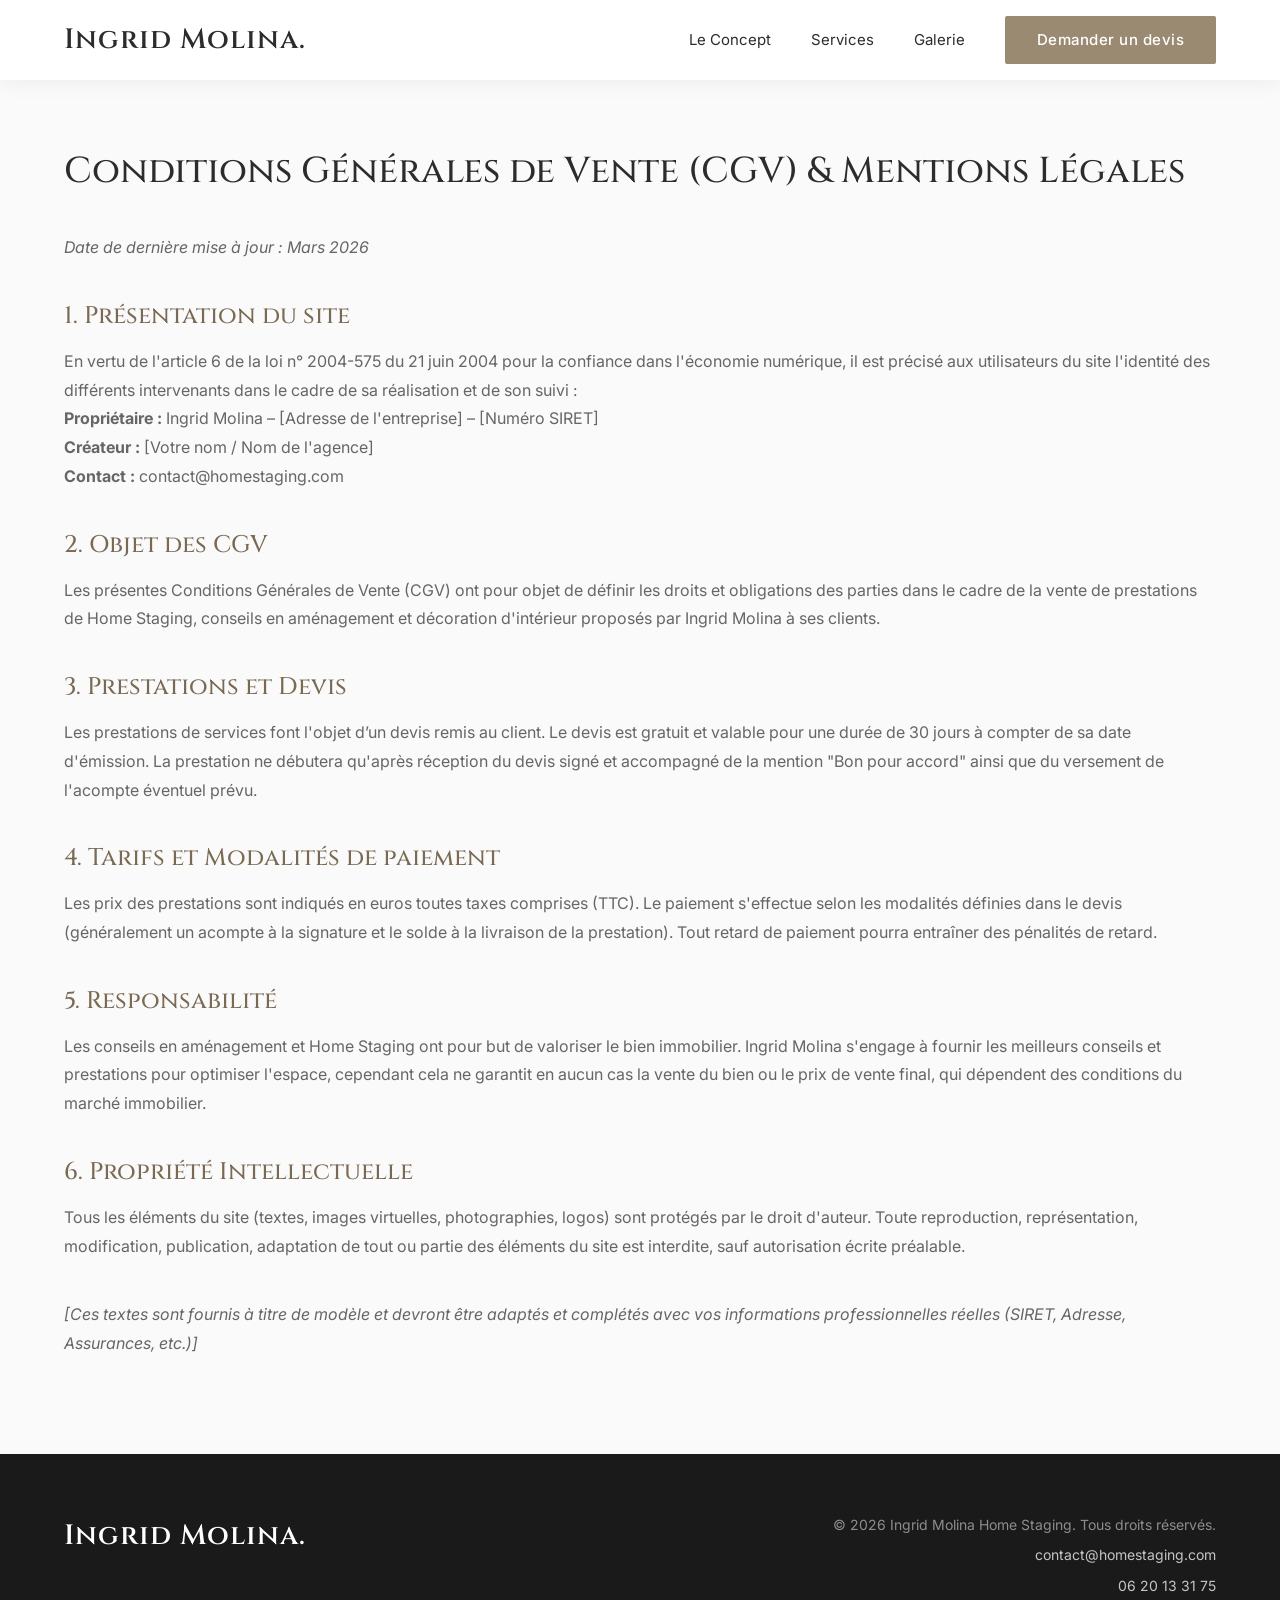
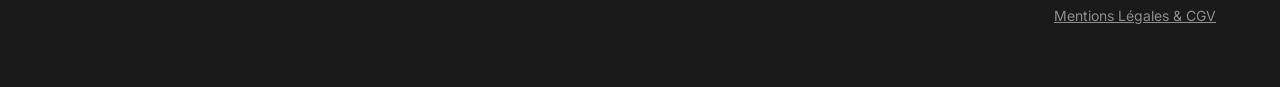
==== cgv.html @ ce459d86 "Initial commit: site Home Staging Ingrid Molina Landing page one-page (hero, concept, qui suis-je, s" ====
<!DOCTYPE html>
<html lang="fr">
<head>
    <meta charset="UTF-8">
    <meta name="viewport" content="width=device-width, initial-scale=1.0">
    <title>CGV - Ingrid Molina | Home Staging & Design</title>
    
    <!-- Google Fonts -->
    <link rel="preconnect" href="https://fonts.googleapis.com">
    <link rel="preconnect" href="https://fonts.gstatic.com" crossorigin>
    <link href="https://fonts.googleapis.com/css2?family=Cinzel:wght@400;500;600&family=Inter:wght@300;400;500&display=swap" rel="stylesheet">
    
    <!-- Custom CSS -->
    <link rel="stylesheet" href="style.css">
    <style>
        .cgv-content { 
            padding-top: 150px; 
            padding-bottom: 80px; 
            min-height: calc(100vh - 200px);
        }
        .cgv-content h1 { 
            margin-bottom: 40px; 
            font-size: 36px; 
        }
        .cgv-content h2 { 
            margin-top: 40px; 
            margin-bottom: 16px; 
            font-size: 24px; 
            color: var(--primary-dark);
        }
        .cgv-content p { 
            margin-bottom: 16px; 
            color: var(--text-muted); 
            line-height: 1.8;
        }
        
        /* Force header to be visible on non-hero pages */
        .header { 
            background: rgba(255, 255, 255, 0.95); 
            box-shadow: 0 4px 20px rgba(0, 0, 0, 0.05); 
            padding: 16px 0;
        }
        .header .logo, .header .nav a:not(.btn) { 
            color: var(--text-main) !important; 
        }
    </style>
</head>
<body>

    <!-- Header -->
    <header class="header">
        <div class="container header-container">
            <div class="logo">
                <a href="index.html">Ingrid Molina.</a>
            </div>
            <nav class="nav">
                <a href="index.html#concept">Le Concept</a>
                <a href="index.html#services">Services</a>
                <a href="index.html#galerie">Galerie</a>
                <a href="index.html#contact" class="btn btn-primary">Demander un devis</a>
            </nav>
            <div class="mobile-menu-btn">
                <span></span>
                <span></span>
                <span></span>
            </div>
        </div>
    </header>

    <main class="container cgv-content fade-in-up">
        <h1>Conditions Générales de Vente (CGV) & Mentions Légales</h1>
        <p><em>Date de dernière mise à jour : Mars 2026</em></p>
        
        <h2>1. Présentation du site</h2>
        <p>En vertu de l'article 6 de la loi n° 2004-575 du 21 juin 2004 pour la confiance dans l'économie numérique, il est précisé aux utilisateurs du site l'identité des différents intervenants dans le cadre de sa réalisation et de son suivi :<br>
        <strong>Propriétaire :</strong> Ingrid Molina – [Adresse de l'entreprise] – [Numéro SIRET]<br>
        <strong>Créateur :</strong> [Votre nom / Nom de l'agence]<br>
        <strong>Contact :</strong> <a href="mailto:ingridmolinapro@gmail.com">contact@homestaging.com</a></p>

        <h2>2. Objet des CGV</h2>
        <p>Les présentes Conditions Générales de Vente (CGV) ont pour objet de définir les droits et obligations des parties dans le cadre de la vente de prestations de Home Staging, conseils en aménagement et décoration d'intérieur proposés par Ingrid Molina à ses clients.</p>
        
        <h2>3. Prestations et Devis</h2>
        <p>Les prestations de services font l'objet d’un devis remis au client. Le devis est gratuit et valable pour une durée de 30 jours à compter de sa date d'émission. La prestation ne débutera qu'après réception du devis signé et accompagné de la mention "Bon pour accord" ainsi que du versement de l'acompte éventuel prévu.</p>

        <h2>4. Tarifs et Modalités de paiement</h2>
        <p>Les prix des prestations sont indiqués en euros toutes taxes comprises (TTC). Le paiement s'effectue selon les modalités définies dans le devis (généralement un acompte à la signature et le solde à la livraison de la prestation). Tout retard de paiement pourra entraîner des pénalités de retard.</p>

        <h2>5. Responsabilité</h2>
        <p>Les conseils en aménagement et Home Staging ont pour but de valoriser le bien immobilier. Ingrid Molina s'engage à fournir les meilleurs conseils et prestations pour optimiser l'espace, cependant cela ne garantit en aucun cas la vente du bien ou le prix de vente final, qui dépendent des conditions du marché immobilier.</p>

        <h2>6. Propriété Intellectuelle</h2>
        <p>Tous les éléments du site (textes, images virtuelles, photographies, logos) sont protégés par le droit d'auteur. Toute reproduction, représentation, modification, publication, adaptation de tout ou partie des éléments du site est interdite, sauf autorisation écrite préalable.</p>
        
        <p style="margin-top: 40px; font-style: italic;">
            [Ces textes sont fournis à titre de modèle et devront être adaptés et complétés avec vos informations professionnelles réelles (SIRET, Adresse, Assurances, etc.)]
        </p>
    </main>

    <!-- Footer -->
    <footer class="footer">
        <div class="container footer-content" style="align-items: flex-start;">
            <div class="logo">Ingrid Molina.</div>
            <div style="display: flex; flex-direction: column; align-items: flex-end; gap: 8px;">
                <p>&copy; 2026 Ingrid Molina Home Staging. Tous droits réservés.</p>
                <a href="mailto:ingridmolinapro@gmail.com" style="color: rgba(255,255,255,0.75); font-size: 14px;">contact@homestaging.com</a>
                <a href="tel:+33620133175" style="color: rgba(255,255,255,0.75); font-size: 14px;">06 20 13 31 75</a>
                <a href="cgv.html" style="color: rgba(255,255,255,0.5); font-size: 14px; text-decoration: underline;">Mentions Légales & CGV</a>
            </div>
        </div>
    </footer>
    
    <script>
        // Animation simple pour la page CGV
        document.addEventListener('DOMContentLoaded', () => {
            const el = document.querySelector('.fade-in-up');
            if (el) {
                setTimeout(() => {
                    el.classList.add('is-visible');
                    el.style.opacity = '1';
                    el.style.transform = 'translateY(0)';
                }, 100);
            }
        });

        // Mobile Menu Toggle
        const mobileBtn = document.querySelector('.mobile-menu-btn');
        const nav = document.querySelector('.nav');
        
        if (mobileBtn && nav) {
            mobileBtn.addEventListener('click', () => {
                mobileBtn.classList.toggle('active');
                nav.classList.toggle('active');
            });

            document.querySelectorAll('.nav a').forEach(link => {
                link.addEventListener('click', () => {
                    mobileBtn.classList.remove('active');
                    nav.classList.remove('active');
                });
            });
        }
    </script>
</body>
</html>
---- style.css ----
/* ==========================================================================
   CSS Variables & Reset
   ========================================================================== */
:root {
    --primary: #9B8A72; /* Warm, elegant taupe */
    --primary-dark: #7A6953;
    --text-main: #2C2C2C;
    --text-muted: #666666;
    --bg-main: #FAFAFA;
    --bg-light: #F5F5F0;
    --white: #FFFFFF;
    
    --font-heading: 'Cinzel', serif;
    --font-body: 'Inter', sans-serif;
    
    --transition: all 0.3s cubic-bezier(0.25, 0.46, 0.45, 0.94);
}

* {
    margin: 0;
    padding: 0;
    box-sizing: border-box;
}

html {
    scroll-behavior: smooth;
}

body {
    font-family: var(--font-body);
    font-size: 16px;
    line-height: 1.6;
    color: var(--text-main);
    background-color: var(--bg-main);
    overflow-x: hidden;
}

h1, h2, h3, h4 {
    font-family: var(--font-heading);
    font-weight: 500;
    line-height: 1.2;
    color: var(--text-main);
}

a {
    text-decoration: none;
    color: inherit;
    transition: var(--transition);
}

img {
    max-width: 100%;
    height: auto;
    display: block;
}

.container {
    max-width: 1200px;
    margin: 0 auto;
    padding: 0 24px;
}

.section {
    padding: 100px 0;
}

.section-header {
    margin-bottom: 60px;
}

.text-center {
    text-align: center;
}

.bg-light {
    background-color: var(--bg-light);
}

.grid-2 {
    display: grid;
    grid-template-columns: 1fr 1fr;
    gap: 60px;
    align-items: center;
}

.section-tag {
    display: inline-block;
    font-size: 0.85rem;
    text-transform: uppercase;
    letter-spacing: 2px;
    color: var(--primary);
    margin-bottom: 16px;
    font-weight: 500;
}

/* ==========================================================================
   Buttons
   ========================================================================== */
.btn {
    display: inline-flex;
    align-items: center;
    justify-content: center;
    padding: 12px 32px;
    font-family: var(--font-body);
    font-size: 15px;
    font-weight: 500;
    letter-spacing: 0.5px;
    cursor: pointer;
    border: none;
    border-radius: 2px;
    transition: var(--transition);
}

.btn-primary {
    background-color: var(--primary);
    color: var(--white);
}

.btn-primary:hover {
    background-color: var(--primary-dark);
    transform: translateY(-2px);
    box-shadow: 0 10px 20px rgba(155, 138, 114, 0.2);
}

.btn-large {
    padding: 16px 40px;
    font-size: 16px;
}

.btn-block {
    width: 100%;
}

/* ==========================================================================
   Header & Navigation
   ========================================================================== */
.header {
    position: fixed;
    top: 0;
    left: 0;
    width: 100%;
    padding: 24px 0;
    z-index: 100;
    transition: var(--transition);
    background: transparent;
}

.header.scrolled {
    background: rgba(255, 255, 255, 0.95);
    backdrop-filter: blur(10px);
    padding: 16px 0;
    box-shadow: 0 4px 20px rgba(0, 0, 0, 0.05);
}

.header-container {
    display: flex;
    justify-content: space-between;
    align-items: center;
}

.logo {
    font-family: var(--font-heading);
    font-size: 28px;
    font-weight: 600;
    color: var(--text-main);
    letter-spacing: 1px;
}

.header:not(.scrolled) .logo,
.header:not(.scrolled) .nav a:not(.btn) {
    color: var(--white);
}

.nav {
    display: flex;
    align-items: center;
    gap: 40px;
}

.nav a:not(.btn) {
    font-size: 15px;
    font-weight: 400;
}

.nav a:not(.btn):hover {
    color: var(--primary);
}

.mobile-menu-btn {
    display: none;
}

/* ==========================================================================
   Hero Section
   ========================================================================== */
.hero {
    position: relative;
    height: 100vh;
    min-height: 600px;
    display: flex;
    align-items: center;
    justify-content: center;
    overflow: hidden;
}

.hero-bg {
    position: absolute;
    top: 0;
    left: 0;
    width: 100%;
    height: 100%;
    z-index: 1;
}

.hero-bg img {
    width: 100%;
    height: 100%;
    object-fit: cover;
}

.hero-overlay {
    position: absolute;
    top: 0;
    left: 0;
    width: 100%;
    height: 100%;
    background: linear-gradient(to right, rgba(0,0,0,0.7) 0%, rgba(0,0,0,0.2) 100%);
}

.hero-content {
    position: relative;
    z-index: 2;
    color: var(--white);
    max-width: 800px;
    margin: 0;
}

.hero-content .subtitle {
    display: block;
    font-family: var(--font-body);
    font-size: 14px;
    text-transform: uppercase;
    letter-spacing: 4px;
    margin-bottom: 24px;
    color: #E2D7C8;
}

.hero-content h1 {
    color: var(--white);
    font-size: 72px;
    margin-bottom: 24px;
}

.hero-content p {
    font-size: 20px;
    margin-bottom: 40px;
    opacity: 0.9;
    max-width: 600px;
    font-weight: 300;
}

/* ==========================================================================
   About Section
   ========================================================================== */
.about h2 {
    font-size: 42px;
    margin-bottom: 30px;
}

.about-heading h2 {
    margin-bottom: 0;
}

.about-heading {
    text-align: center;
    margin-bottom: 42px;
}

.about p {
    color: var(--text-muted);
    font-size: 18px;
    margin-bottom: 24px;
}

.about-main {
    margin-bottom: 24px;
    align-items: center;
}

.features-list {
    list-style: none;
    margin-top: 32px;
}

.features-list li {
    font-size: 16px;
    margin-bottom: 16px;
    display: flex;
    align-items: center;
}

.features-list .icon {
    margin-right: 12px;
    color: var(--primary);
}

.insight-box {
    margin-top: 0;
    padding: 32px;
    background: var(--white);
    border: 1px solid rgba(155, 138, 114, 0.18);
    border-radius: 4px;
    box-shadow: 0 8px 24px rgba(0, 0, 0, 0.04);
}

.insight-box h3 {
    font-size: 30px;
    margin-bottom: 18px;
    text-align: center;
}

.insight-box p {
    color: var(--text-muted);
    font-size: 16px;
    margin-bottom: 16px;
}

.insight-grid {
    margin: 0;
    display: grid;
    grid-template-columns: repeat(2, 1fr);
    gap: 14px;
}

.insight-layout {
    margin-top: 24px;
    display: grid;
    grid-template-columns: repeat(2, 1fr);
    gap: 24px;
    align-items: start;
}

.insight-card {
    background: var(--bg-main);
    border: 1px solid rgba(155, 138, 114, 0.15);
    border-radius: 4px;
    padding: 16px;
}

.insight-number {
    display: inline-flex;
    align-items: center;
    justify-content: center;
    width: 28px;
    height: 28px;
    border-radius: 50%;
    background: var(--primary);
    color: var(--white);
    font-size: 14px;
    font-weight: 600;
    margin-bottom: 10px;
}

.insight-card h4 {
    font-size: 17px;
    margin-bottom: 8px;
}

.insight-card p {
    font-size: 15px;
    margin-bottom: 0;
    line-height: 1.5;
}

.insight-impact {
    padding: 16px 18px;
    border-left: 3px solid var(--primary);
    background: var(--bg-light);
}

.insight-closing {
    margin-bottom: 0;
    color: var(--text-main);
    font-weight: 600;
}

.insight-cta-row {
    display: flex;
    justify-content: center;
    margin-top: 18px;
}

.insight-cta {
    margin: 0;
}

.about-image .image-wrapper {
    width: 100%;
    height: 100%;
    min-height: 560px;
}

.about-image .image-wrapper img {
    width: 100%;
    height: 100%;
    object-fit: cover;
}

.image-wrapper {
    position: relative;
    border-radius: 4px;
    overflow: hidden;
    box-shadow: 0 20px 40px rgba(0, 0, 0, 0.1);
}

.image-wrapper::after {
    content: '';
    position: absolute;
    top: 0;
    left: 0;
    width: 100%;
    height: 100%;
    box-shadow: inset 0 0 0 1px rgba(255, 255, 255, 0.1);
    pointer-events: none;
}

/* ==========================================================================
   Services Section
   ========================================================================== */
.services-section h2 {
    font-size: 42px;
}

.services-grid {
    display: grid;
    grid-template-columns: repeat(3, 1fr);
    gap: 40px;
}

.service-card {
    background: var(--white);
    padding: 48px 32px;
    border-radius: 4px;
    text-align: center;
    box-shadow: 0 10px 30px rgba(0, 0, 0, 0.03);
    transition: var(--transition);
    border: 1px solid rgba(0,0,0,0.03);
}

.service-card:hover {
    transform: translateY(-10px);
    box-shadow: 0 20px 40px rgba(155, 138, 114, 0.08);
    border-color: rgba(155, 138, 114, 0.2);
}

.service-icon {
    font-size: 40px;
    margin-bottom: 24px;
    color: var(--primary);
}

.service-card h3 {
    font-size: 24px;
    margin-bottom: 16px;
}

.service-card p {
    color: var(--text-muted);
    margin-bottom: 32px;
    font-size: 15px;
}

.service-link {
    color: var(--primary);
    font-family: var(--font-heading);
    font-weight: 500;
    text-transform: uppercase;
    font-size: 13px;
    letter-spacing: 1px;
}

.service-link:hover {
    color: var(--primary-dark);
}

/* ==========================================================================
   Gallery Section
   ========================================================================== */
.gallery h2 {
    font-size: 42px;
}

.gallery-grid {
    display: grid;
    grid-template-columns: repeat(3, 1fr);
    gap: 30px;
}

.gallery-item {
    position: relative;
    border-radius: 4px;
    overflow: hidden;
    cursor: pointer;
    aspect-ratio: 4/5;
}

.gallery-item img {
    width: 100%;
    height: 100%;
    object-fit: cover;
    transition: transform 0.6s cubic-bezier(0.25, 0.46, 0.45, 0.94);
}

.gallery-overlay {
    position: absolute;
    inset: 0;
    background: linear-gradient(to top, rgba(0,0,0,0.8) 0%, rgba(0,0,0,0) 60%);
    display: flex;
    flex-direction: column;
    justify-content: flex-end;
    padding: 32px;
    opacity: 0;
    transition: var(--transition);
}

.gallery-overlay h4 {
    color: var(--white);
    font-size: 24px;
    margin-bottom: 8px;
    transform: translateY(20px);
    transition: var(--transition);
}

.gallery-overlay p {
    color: rgba(255,255,255,0.8);
    font-size: 14px;
    transform: translateY(20px);
    transition: var(--transition);
    transition-delay: 0.05s;
}

.gallery-item:hover img {
    transform: scale(1.05);
}

.gallery-item:hover .gallery-overlay {
    opacity: 1;
}

.gallery-item:hover .gallery-overlay h4,
.gallery-item:hover .gallery-overlay p {
    transform: translateY(0);
}

/* ==========================================================================
   Qui suis-je Section
   ========================================================================== */
.whoami h2 {
    font-size: 42px;
    margin-bottom: 24px;
}

.whoami p {
    color: var(--text-muted);
    font-size: 18px;
    margin-bottom: 20px;
}

.whoami .features-list {
    margin: 32px 0;
}

/* ==========================================================================
   Partenaires Section
   ========================================================================== */
.partners .section-header {
    max-width: 760px;
    margin: 0 auto 56px;
}

.partners h2 {
    font-size: 42px;
}

.partners .section-header p {
    color: var(--text-muted);
    font-size: 18px;
    margin-top: 16px;
}

.partners-grid {
    display: grid;
    grid-template-columns: repeat(2, 1fr);
    gap: 24px;
}

.partner-card {
    background: var(--bg-light);
    border: 1px solid rgba(155, 138, 114, 0.16);
    border-radius: 4px;
    padding: 32px;
    transition: var(--transition);
}

.partner-card:hover {
    transform: translateY(-6px);
    box-shadow: 0 14px 30px rgba(0, 0, 0, 0.06);
    border-color: rgba(155, 138, 114, 0.35);
}

.partner-card h3 {
    font-size: 24px;
    margin-bottom: 12px;
}

.partner-card p {
    color: var(--text-muted);
    font-size: 15px;
    margin: 0;
}

/* ==========================================================================
   Contact Section
   ========================================================================== */
.contact h2 {
    font-size: 42px;
    margin-bottom: 24px;
}

.contact p {
    color: var(--text-muted);
    font-size: 18px;
    margin-bottom: 40px;
}

.info-block {
    margin-bottom: 24px;
}

.info-block strong {
    display: block;
    font-family: var(--font-heading);
    font-size: 20px;
    margin-bottom: 8px;
}

.info-block span,
.info-block a {
    color: var(--text-muted);
    font-size: 16px;
}

.contact-form {
    background: var(--white);
    padding: 48px;
    border-radius: 4px;
    box-shadow: 0 10px 40px rgba(0,0,0,0.05);
}

.contact .form-intro {
    margin: 0 0 24px;
    padding: 12px 14px;
    border-left: 3px solid var(--primary);
    background: var(--bg-light);
    color: var(--text-main);
    font-size: 14px;
    font-weight: 500;
}

.contact .form-contact-mail {
    margin: -8px 0 24px;
    color: var(--text-muted);
    font-size: 14px;
}

.contact .form-contact-mail a {
    color: var(--primary);
    text-decoration: underline;
}

.contact .form-contact-mail a:hover {
    color: var(--primary-dark);
}

.form-grid {
    display: grid;
    grid-template-columns: repeat(2, 1fr);
    gap: 16px;
}

.form-group {
    margin-bottom: 24px;
}

.form-group label {
    display: block;
    font-size: 14px;
    font-weight: 500;
    margin-bottom: 8px;
    color: var(--text-main);
}

.form-group input,
.form-group textarea,
.form-group select {
    width: 100%;
    padding: 16px;
    border: 1px solid #E0E0E0;
    border-radius: 2px;
    background: var(--bg-main);
    font-family: var(--font-body);
    font-size: 15px;
    transition: var(--transition);
}

.form-group input:focus,
.form-group textarea:focus,
.form-group select:focus {
    outline: none;
    border-color: var(--primary);
    background: var(--white);
    box-shadow: 0 0 0 3px rgba(155, 138, 114, 0.1);
}

.form-group input[type="file"] {
    padding: 12px;
    background: var(--white);
}

.form-help {
    display: block;
    margin-top: 8px;
    color: var(--text-muted);
    font-size: 13px;
}

.form-consent {
    margin-top: -8px;
}

.checkbox-wrap {
    display: flex;
    align-items: flex-start;
    gap: 10px;
    cursor: pointer;
}

.checkbox-wrap input[type="checkbox"] {
    margin-top: 4px;
    width: 16px;
    height: 16px;
}

.checkbox-wrap span {
    color: var(--text-muted);
    font-size: 14px;
    line-height: 1.45;
}

/* ==========================================================================
   Footer
   ========================================================================== */
.footer {
    background: #1A1A1A;
    color: var(--white);
    padding: 60px 0;
}

.footer-content {
    display: flex;
    justify-content: space-between;
    align-items: center;
}

.footer .logo {
    color: var(--white);
}

.footer p {
    color: rgba(255,255,255,0.5);
    font-size: 14px;
}

/* ==========================================================================
   Animations
   ========================================================================== */
.fade-in-up {
    opacity: 0;
    transform: translateY(40px);
    transition: opacity 1s cubic-bezier(0.25, 0.46, 0.45, 0.94), 
                transform 1s cubic-bezier(0.25, 0.46, 0.45, 0.94);
}

.fade-in-up.is-visible {
    opacity: 1;
    transform: translateY(0);
}

.delay-100 { transition-delay: 0.1s; }
.delay-200 { transition-delay: 0.2s; }
.delay-300 { transition-delay: 0.3s; }
.delay-400 { transition-delay: 0.4s; }

/* ==========================================================================
   Responsive
   ========================================================================== */
@media (max-width: 1100px) {
    .nav { gap: 24px; }
    .nav a:not(.btn) { font-size: 14px; }
    .nav .btn {
        padding: 10px 24px;
        font-size: 14px;
        white-space: nowrap;
    }
}

@media (max-width: 992px) {
    .grid-2 { grid-template-columns: 1fr; gap: 40px; }
    .services-grid { grid-template-columns: repeat(2, 1fr); }
    .gallery-grid { grid-template-columns: repeat(2, 1fr); }
    .about-heading { margin-bottom: 32px; }
    .about-main { margin-bottom: 24px; }
    .about-image .image-wrapper { min-height: 460px; }
    .insight-layout { grid-template-columns: 1fr; }
    .hero-content h1 { font-size: 56px; }
    .contact h2, .gallery h2, .services-section h2, .about h2, .whoami h2, .partners h2 { font-size: 36px; }
}

@media (max-width: 768px) {
    .nav { 
        position: fixed;
        top: 0;
        right: -100%;
        width: 80%;
        max-width: 320px;
        height: 100vh;
        background: var(--white);
        display: flex;
        flex-direction: column;
        justify-content: center;
        align-items: center;
        padding: 40px;
        box-shadow: -10px 0 30px rgba(0,0,0,0.1);
        transition: var(--transition);
        z-index: 99;
    }
    .nav.active {
        right: 0;
    }
    .nav a:not(.btn) {
        color: var(--text-main) !important;
        font-size: 18px;
    }
    
    .mobile-menu-btn {
        display: flex;
        flex-direction: column;
        justify-content: space-between;
        width: 30px;
        height: 20px;
        cursor: pointer;
        z-index: 100;
    }
    .mobile-menu-btn span {
        width: 100%;
        height: 2px;
        background: var(--primary);
        transition: var(--transition);
        transform-origin: center;
    }
    .header:not(.scrolled) .mobile-menu-btn:not(.active) span { background: var(--white); }
    
    .mobile-menu-btn.active span:nth-child(1) {
        transform: translateY(9px) rotate(45deg);
        background: var(--text-main);
    }
    .mobile-menu-btn.active span:nth-child(2) {
        opacity: 0;
    }
    .mobile-menu-btn.active span:nth-child(3) {
        transform: translateY(-9px) rotate(-45deg);
        background: var(--text-main);
    }
    
    .services-grid, .gallery-grid, .partners-grid { grid-template-columns: 1fr; }
    .form-grid { grid-template-columns: 1fr; }
    .about-image .image-wrapper { min-height: 340px; }
    .insight-grid { grid-template-columns: 1fr; }
    .insight-box { padding: 24px; }
    .insight-box h3 { font-size: 26px; }
    .hero-content h1 { font-size: 42px; }
    .section { padding: 60px 0; }
    .contact-form { padding: 32px 24px; }
    .footer-content { flex-direction: column; gap: 24px; text-align: center; }
}
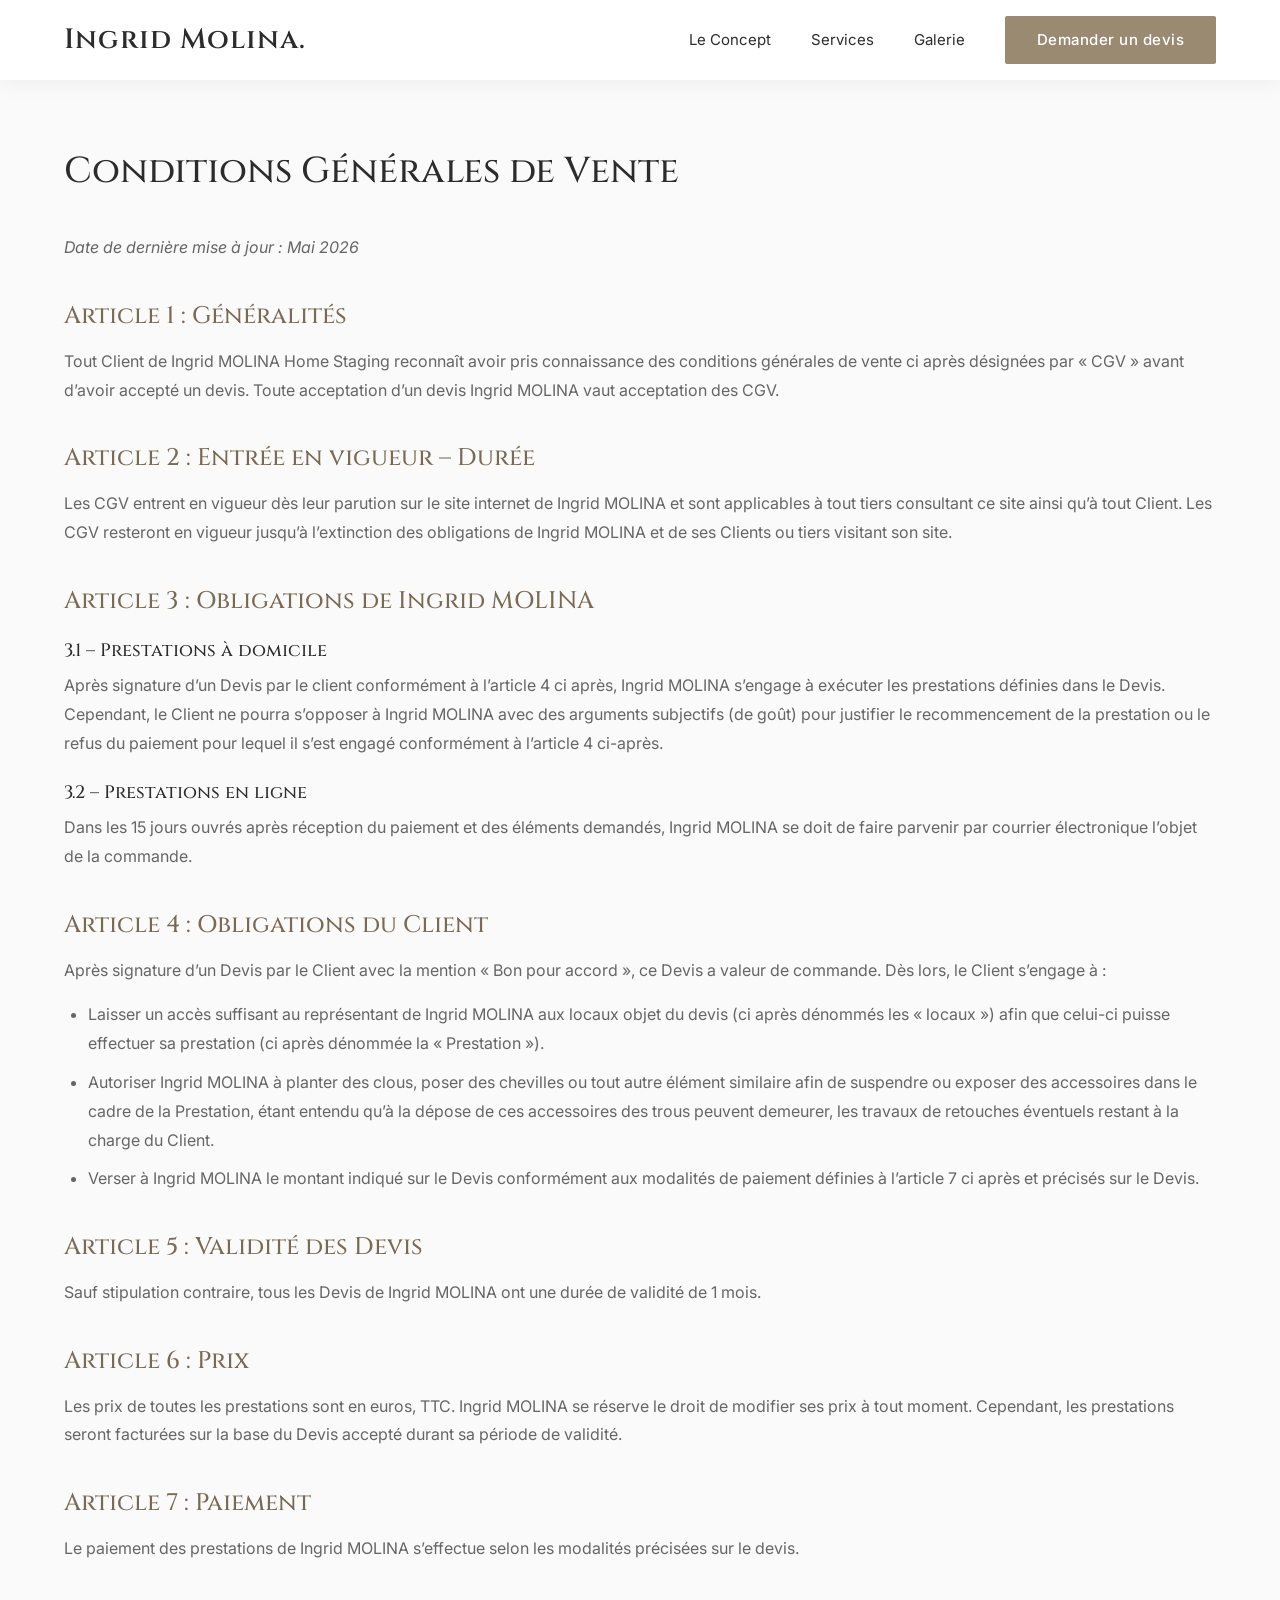
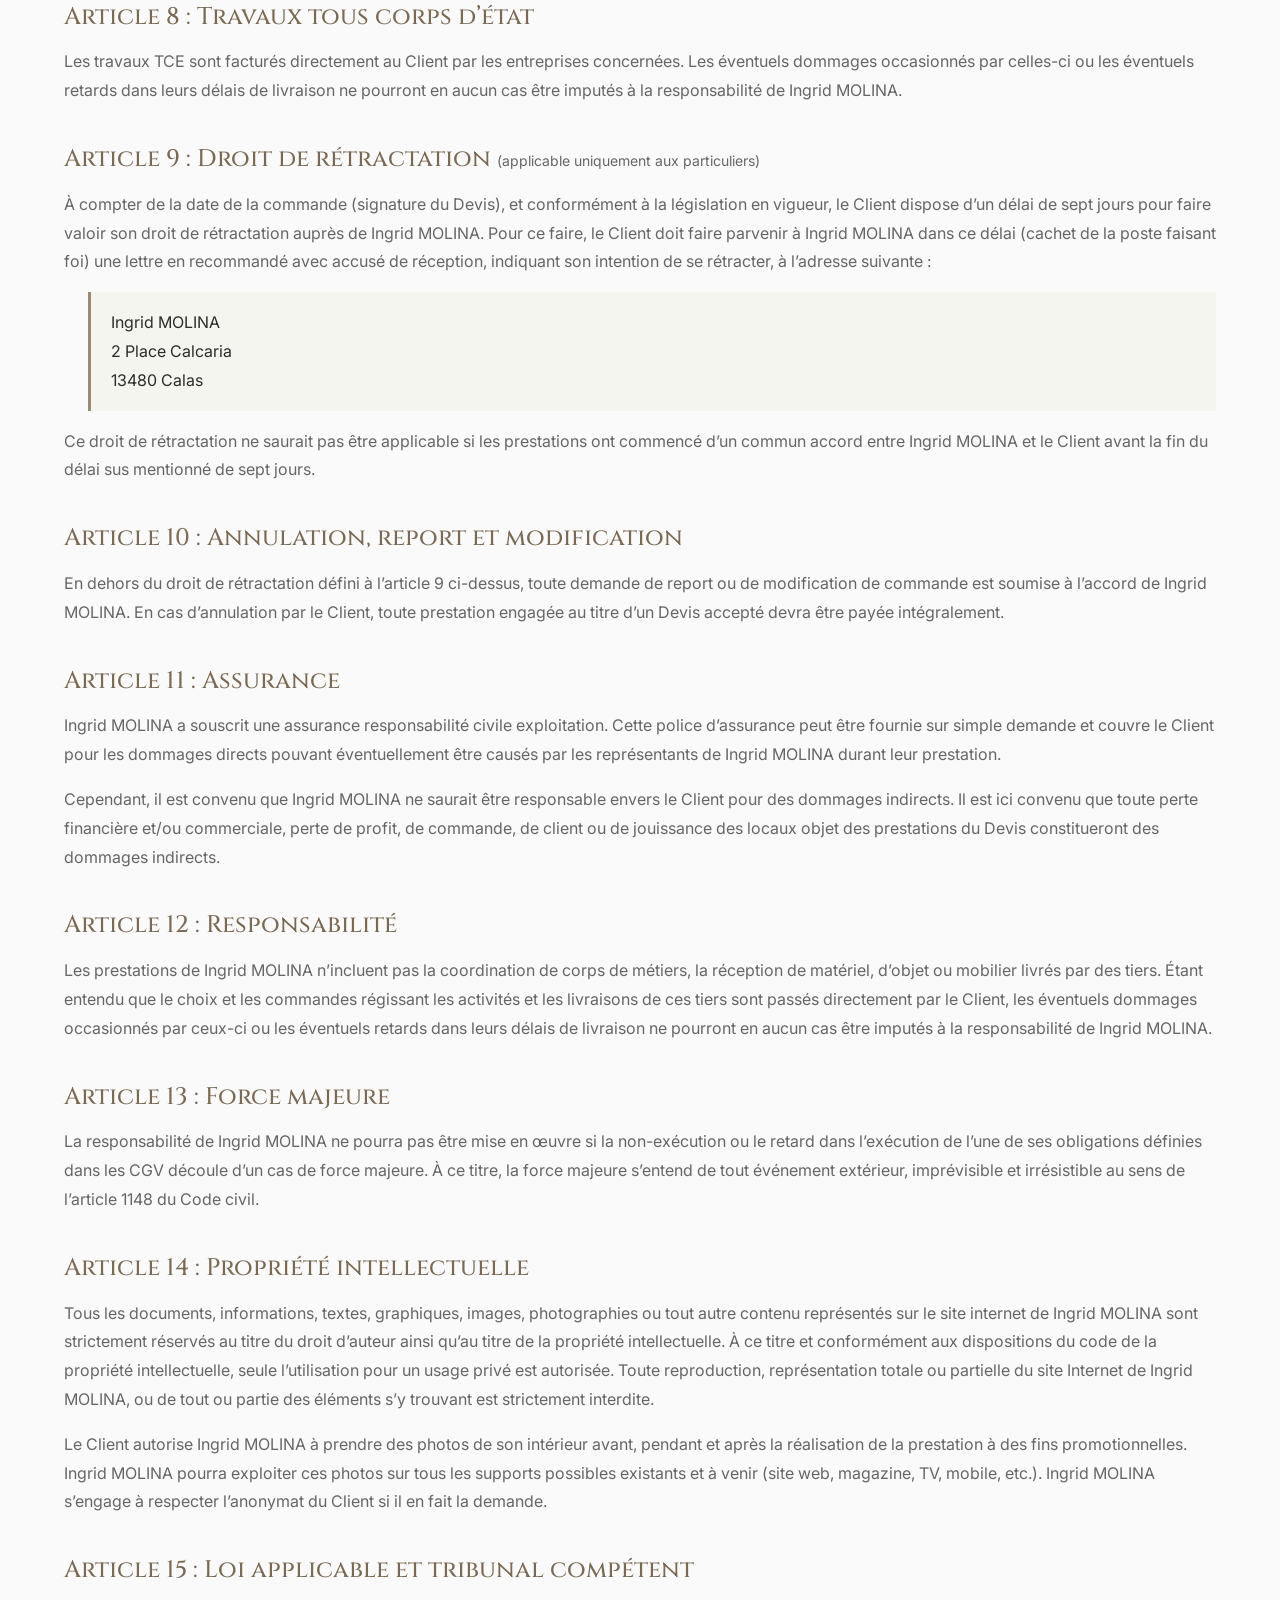
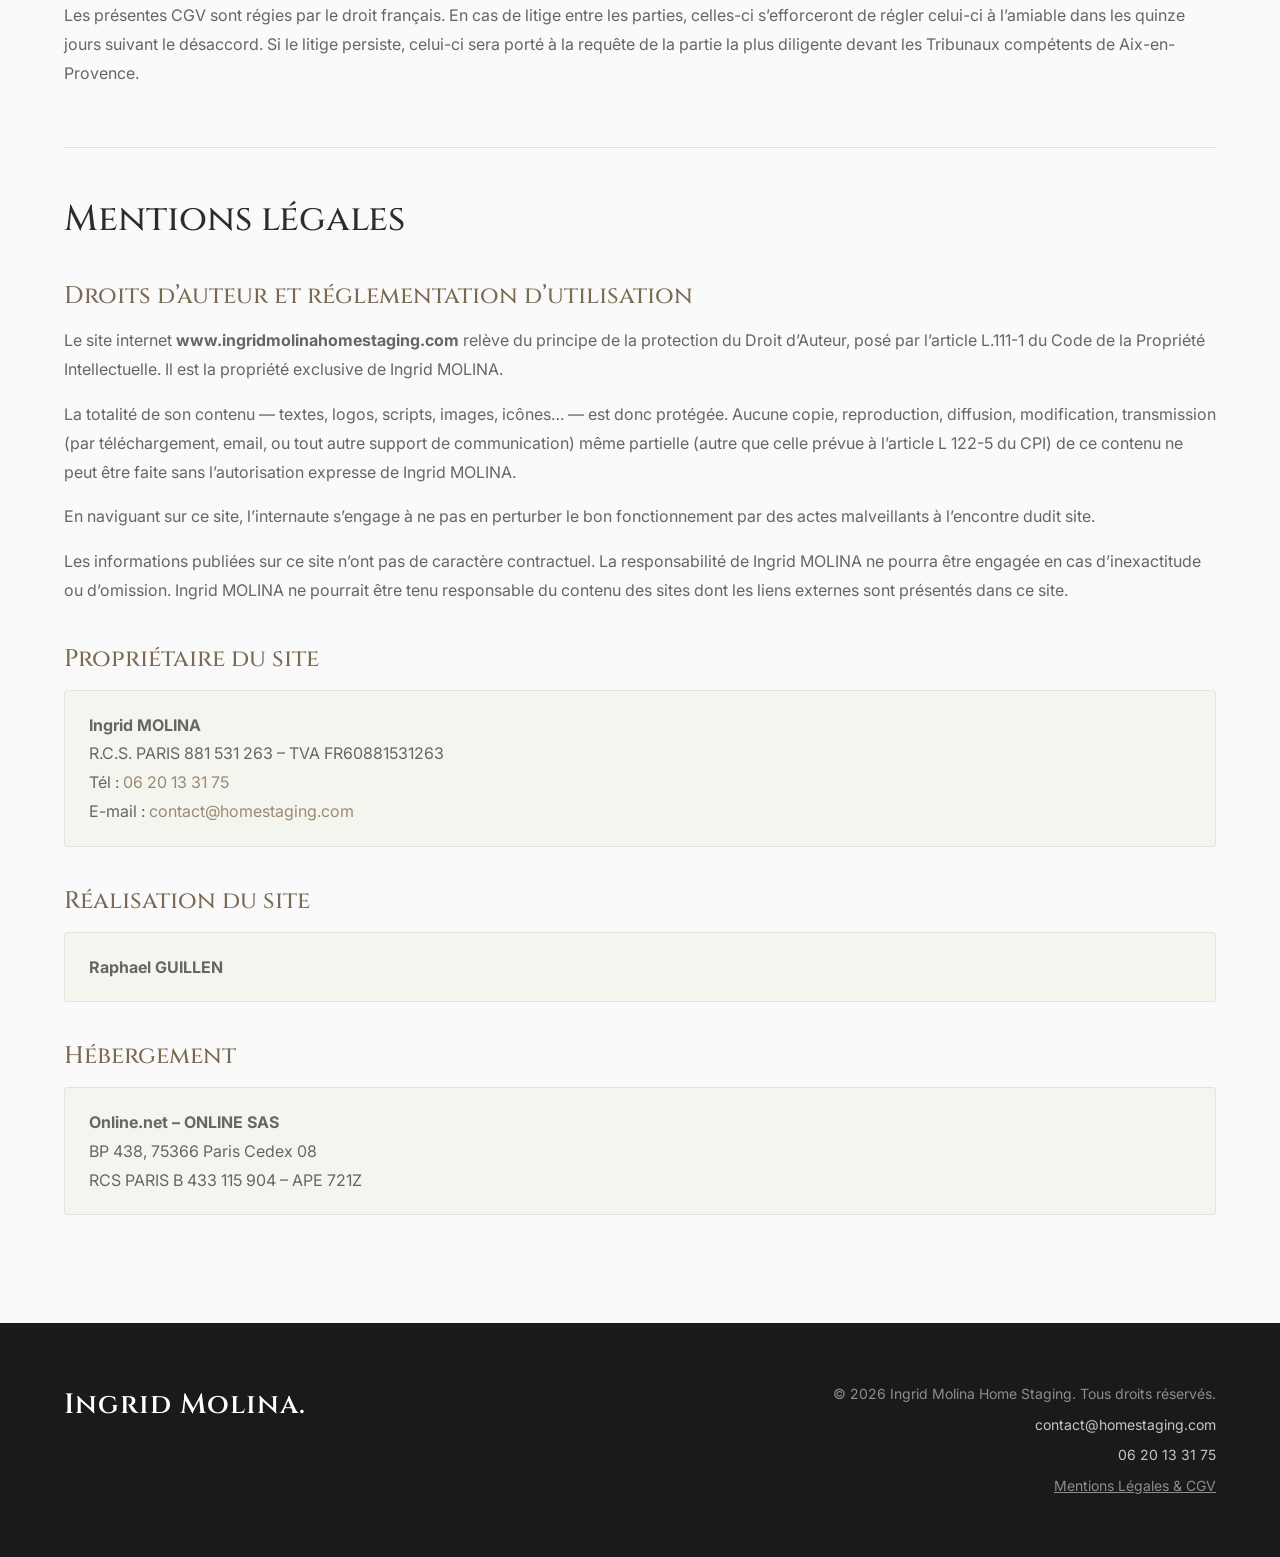
==== commit abc55f1d: "Mise à jour du site : refonte du 10 juillet + révisions de la page d'accueil Remplace la version obs" ====
--- a/cgv.html
+++ b/cgv.html
@@ -28,12 +28,68 @@
             font-size: 24px; 
             color: var(--primary-dark);
         }
-        .cgv-content p { 
-            margin-bottom: 16px; 
-            color: var(--text-muted); 
+        .cgv-content p {
+            margin-bottom: 16px;
+            color: var(--text-muted);
             line-height: 1.8;
         }
-        
+        .cgv-content h3 {
+            font-size: 18px;
+            margin-top: 24px;
+            margin-bottom: 10px;
+            color: var(--text-main);
+        }
+        .cgv-content ul {
+            margin: 0 0 20px 24px;
+            color: var(--text-muted);
+            line-height: 1.8;
+        }
+        .cgv-content ul li {
+            margin-bottom: 10px;
+        }
+        .cgv-note {
+            font-size: 14px;
+            font-weight: 400;
+            color: var(--text-muted);
+            font-family: var(--font-body);
+        }
+        .cgv-address {
+            margin: 12px 0 16px 24px;
+            padding: 16px 20px;
+            border-left: 3px solid var(--primary);
+            background: var(--bg-light);
+            color: var(--text-main) !important;
+            font-style: normal;
+            line-height: 1.9;
+        }
+        .cgv-divider {
+            border: none;
+            border-top: 1px solid rgba(155, 138, 114, 0.25);
+            margin: 60px 0 50px;
+        }
+        .cgv-mentions-title {
+            font-size: 32px;
+            margin-bottom: 36px;
+        }
+        .cgv-info-block {
+            margin: 4px 0 28px;
+            padding: 20px 24px;
+            background: var(--bg-light);
+            border: 1px solid rgba(155, 138, 114, 0.18);
+            border-radius: 4px;
+            line-height: 1.9;
+        }
+        .cgv-info-block p {
+            margin: 0;
+            color: var(--text-muted);
+        }
+        .cgv-info-block a {
+            color: var(--primary);
+        }
+        .cgv-info-block a:hover {
+            color: var(--primary-dark);
+        }
+
         /* Force header to be visible on non-hero pages */
         .header { 
             background: rgba(255, 255, 255, 0.95); 
@@ -68,33 +124,95 @@
     </header>
 
     <main class="container cgv-content fade-in-up">
-        <h1>Conditions Générales de Vente (CGV) & Mentions Légales</h1>
-        <p><em>Date de dernière mise à jour : Mars 2026</em></p>
-        
-        <h2>1. Présentation du site</h2>
-        <p>En vertu de l'article 6 de la loi n° 2004-575 du 21 juin 2004 pour la confiance dans l'économie numérique, il est précisé aux utilisateurs du site l'identité des différents intervenants dans le cadre de sa réalisation et de son suivi :<br>
-        <strong>Propriétaire :</strong> Ingrid Molina – [Adresse de l'entreprise] – [Numéro SIRET]<br>
-        <strong>Créateur :</strong> [Votre nom / Nom de l'agence]<br>
-        <strong>Contact :</strong> <a href="mailto:ingridmolinapro@gmail.com">contact@homestaging.com</a></p>
-
-        <h2>2. Objet des CGV</h2>
-        <p>Les présentes Conditions Générales de Vente (CGV) ont pour objet de définir les droits et obligations des parties dans le cadre de la vente de prestations de Home Staging, conseils en aménagement et décoration d'intérieur proposés par Ingrid Molina à ses clients.</p>
-        
-        <h2>3. Prestations et Devis</h2>
-        <p>Les prestations de services font l'objet d’un devis remis au client. Le devis est gratuit et valable pour une durée de 30 jours à compter de sa date d'émission. La prestation ne débutera qu'après réception du devis signé et accompagné de la mention "Bon pour accord" ainsi que du versement de l'acompte éventuel prévu.</p>
-
-        <h2>4. Tarifs et Modalités de paiement</h2>
-        <p>Les prix des prestations sont indiqués en euros toutes taxes comprises (TTC). Le paiement s'effectue selon les modalités définies dans le devis (généralement un acompte à la signature et le solde à la livraison de la prestation). Tout retard de paiement pourra entraîner des pénalités de retard.</p>
-
-        <h2>5. Responsabilité</h2>
-        <p>Les conseils en aménagement et Home Staging ont pour but de valoriser le bien immobilier. Ingrid Molina s'engage à fournir les meilleurs conseils et prestations pour optimiser l'espace, cependant cela ne garantit en aucun cas la vente du bien ou le prix de vente final, qui dépendent des conditions du marché immobilier.</p>
-
-        <h2>6. Propriété Intellectuelle</h2>
-        <p>Tous les éléments du site (textes, images virtuelles, photographies, logos) sont protégés par le droit d'auteur. Toute reproduction, représentation, modification, publication, adaptation de tout ou partie des éléments du site est interdite, sauf autorisation écrite préalable.</p>
-        
-        <p style="margin-top: 40px; font-style: italic;">
-            [Ces textes sont fournis à titre de modèle et devront être adaptés et complétés avec vos informations professionnelles réelles (SIRET, Adresse, Assurances, etc.)]
-        </p>
+        <h1>Conditions Générales de Vente</h1>
+        <p><em>Date de dernière mise à jour : Mai 2026</em></p>
+
+        <h2>Article 1 : Généralités</h2>
+        <p>Tout Client de Ingrid MOLINA Home Staging reconnaît avoir pris connaissance des conditions générales de vente ci après désignées par « CGV » avant d’avoir accepté un devis. Toute acceptation d’un devis Ingrid MOLINA vaut acceptation des CGV.</p>
+
+        <h2>Article 2 : Entrée en vigueur – Durée</h2>
+        <p>Les CGV entrent en vigueur dès leur parution sur le site internet de Ingrid MOLINA et sont applicables à tout tiers consultant ce site ainsi qu’à tout Client. Les CGV resteront en vigueur jusqu’à l’extinction des obligations de Ingrid MOLINA et de ses Clients ou tiers visitant son site.</p>
+
+        <h2>Article 3 : Obligations de Ingrid MOLINA</h2>
+        <h3>3.1 – Prestations à domicile</h3>
+        <p>Après signature d’un Devis par le client conformément à l’article 4 ci après, Ingrid MOLINA s’engage à exécuter les prestations définies dans le Devis. Cependant, le Client ne pourra s’opposer à Ingrid MOLINA avec des arguments subjectifs (de goût) pour justifier le recommencement de la prestation ou le refus du paiement pour lequel il s’est engagé conformément à l’article 4 ci-après.</p>
+        <h3>3.2 – Prestations en ligne</h3>
+        <p>Dans les 15 jours ouvrés après réception du paiement et des éléments demandés, Ingrid MOLINA se doit de faire parvenir par courrier électronique l’objet de la commande.</p>
+
+        <h2>Article 4 : Obligations du Client</h2>
+        <p>Après signature d’un Devis par le Client avec la mention « Bon pour accord », ce Devis a valeur de commande. Dès lors, le Client s’engage à :</p>
+        <ul>
+            <li>Laisser un accès suffisant au représentant de Ingrid MOLINA aux locaux objet du devis (ci après dénommés les « locaux ») afin que celui-ci puisse effectuer sa prestation (ci après dénommée la « Prestation »).</li>
+            <li>Autoriser Ingrid MOLINA à planter des clous, poser des chevilles ou tout autre élément similaire afin de suspendre ou exposer des accessoires dans le cadre de la Prestation, étant entendu qu’à la dépose de ces accessoires des trous peuvent demeurer, les travaux de retouches éventuels restant à la charge du Client.</li>
+            <li>Verser à Ingrid MOLINA le montant indiqué sur le Devis conformément aux modalités de paiement définies à l’article 7 ci après et précisés sur le Devis.</li>
+        </ul>
+
+        <h2>Article 5 : Validité des Devis</h2>
+        <p>Sauf stipulation contraire, tous les Devis de Ingrid MOLINA ont une durée de validité de 1 mois.</p>
+
+        <h2>Article 6 : Prix</h2>
+        <p>Les prix de toutes les prestations sont en euros, TTC. Ingrid MOLINA se réserve le droit de modifier ses prix à tout moment. Cependant, les prestations seront facturées sur la base du Devis accepté durant sa période de validité.</p>
+
+        <h2>Article 7 : Paiement</h2>
+        <p>Le paiement des prestations de Ingrid MOLINA s’effectue selon les modalités précisées sur le devis.</p>
+
+        <h2>Article 8 : Travaux tous corps d’état</h2>
+        <p>Les travaux TCE sont facturés directement au Client par les entreprises concernées. Les éventuels dommages occasionnés par celles-ci ou les éventuels retards dans leurs délais de livraison ne pourront en aucun cas être imputés à la responsabilité de Ingrid MOLINA.</p>
+
+        <h2>Article 9 : Droit de rétractation <span class="cgv-note">(applicable uniquement aux particuliers)</span></h2>
+        <p>À compter de la date de la commande (signature du Devis), et conformément à la législation en vigueur, le Client dispose d’un délai de sept jours pour faire valoir son droit de rétractation auprès de Ingrid MOLINA. Pour ce faire, le Client doit faire parvenir à Ingrid MOLINA dans ce délai (cachet de la poste faisant foi) une lettre en recommandé avec accusé de réception, indiquant son intention de se rétracter, à l’adresse suivante :</p>
+        <p class="cgv-address">Ingrid MOLINA<br>2 Place Calcaria<br>13480 Calas</p>
+        <p>Ce droit de rétractation ne saurait pas être applicable si les prestations ont commencé d’un commun accord entre Ingrid MOLINA et le Client avant la fin du délai sus mentionné de sept jours.</p>
+
+        <h2>Article 10 : Annulation, report et modification</h2>
+        <p>En dehors du droit de rétractation défini à l’article 9 ci-dessus, toute demande de report ou de modification de commande est soumise à l’accord de Ingrid MOLINA. En cas d’annulation par le Client, toute prestation engagée au titre d’un Devis accepté devra être payée intégralement.</p>
+
+        <h2>Article 11 : Assurance</h2>
+        <p>Ingrid MOLINA a souscrit une assurance responsabilité civile exploitation. Cette police d’assurance peut être fournie sur simple demande et couvre le Client pour les dommages directs pouvant éventuellement être causés par les représentants de Ingrid MOLINA durant leur prestation.</p>
+        <p>Cependant, il est convenu que Ingrid MOLINA ne saurait être responsable envers le Client pour des dommages indirects. Il est ici convenu que toute perte financière et/ou commerciale, perte de profit, de commande, de client ou de jouissance des locaux objet des prestations du Devis constitueront des dommages indirects.</p>
+
+        <h2>Article 12 : Responsabilité</h2>
+        <p>Les prestations de Ingrid MOLINA n’incluent pas la coordination de corps de métiers, la réception de matériel, d’objet ou mobilier livrés par des tiers. Étant entendu que le choix et les commandes régissant les activités et les livraisons de ces tiers sont passés directement par le Client, les éventuels dommages occasionnés par ceux-ci ou les éventuels retards dans leurs délais de livraison ne pourront en aucun cas être imputés à la responsabilité de Ingrid MOLINA.</p>
+
+        <h2>Article 13 : Force majeure</h2>
+        <p>La responsabilité de Ingrid MOLINA ne pourra pas être mise en œuvre si la non-exécution ou le retard dans l’exécution de l’une de ses obligations définies dans les CGV découle d’un cas de force majeure. À ce titre, la force majeure s’entend de tout événement extérieur, imprévisible et irrésistible au sens de l’article 1148 du Code civil.</p>
+
+        <h2>Article 14 : Propriété intellectuelle</h2>
+        <p>Tous les documents, informations, textes, graphiques, images, photographies ou tout autre contenu représentés sur le site internet de Ingrid MOLINA sont strictement réservés au titre du droit d’auteur ainsi qu’au titre de la propriété intellectuelle. À ce titre et conformément aux dispositions du code de la propriété intellectuelle, seule l’utilisation pour un usage privé est autorisée. Toute reproduction, représentation totale ou partielle du site Internet de Ingrid MOLINA, ou de tout ou partie des éléments s’y trouvant est strictement interdite.</p>
+        <p>Le Client autorise Ingrid MOLINA à prendre des photos de son intérieur avant, pendant et après la réalisation de la prestation à des fins promotionnelles. Ingrid MOLINA pourra exploiter ces photos sur tous les supports possibles existants et à venir (site web, magazine, TV, mobile, etc.). Ingrid MOLINA s’engage à respecter l’anonymat du Client si il en fait la demande.</p>
+
+        <h2>Article 15 : Loi applicable et tribunal compétent</h2>
+        <p>Les présentes CGV sont régies par le droit français. En cas de litige entre les parties, celles-ci s’efforceront de régler celui-ci à l’amiable dans les quinze jours suivant le désaccord. Si le litige persiste, celui-ci sera porté à la requête de la partie la plus diligente devant les Tribunaux compétents de Aix-en-Provence.</p>
+
+        <hr class="cgv-divider">
+
+        <h1 class="cgv-mentions-title">Mentions légales</h1>
+
+        <h2>Droits d’auteur et réglementation d’utilisation</h2>
+        <p>Le site internet <strong>www.ingridmolinahomestaging.com</strong> relève du principe de la protection du Droit d’Auteur, posé par l’article L.111-1 du Code de la Propriété Intellectuelle. Il est la propriété exclusive de Ingrid MOLINA.</p>
+        <p>La totalité de son contenu — textes, logos, scripts, images, icônes… — est donc protégée. Aucune copie, reproduction, diffusion, modification, transmission (par téléchargement, email, ou tout autre support de communication) même partielle (autre que celle prévue à l’article L 122-5 du CPI) de ce contenu ne peut être faite sans l’autorisation expresse de Ingrid MOLINA.</p>
+        <p>En naviguant sur ce site, l’internaute s’engage à ne pas en perturber le bon fonctionnement par des actes malveillants à l’encontre dudit site.</p>
+        <p>Les informations publiées sur ce site n’ont pas de caractère contractuel. La responsabilité de Ingrid MOLINA ne pourra être engagée en cas d’inexactitude ou d’omission. Ingrid MOLINA ne pourrait être tenu responsable du contenu des sites dont les liens externes sont présentés dans ce site.</p>
+
+        <h2>Propriétaire du site</h2>
+        <div class="cgv-info-block">
+            <p><strong>Ingrid MOLINA</strong><br>
+            R.C.S. PARIS 881 531 263 – TVA FR60881531263<br>
+            Tél : <a href="tel:+33620133175">06 20 13 31 75</a><br>
+            E-mail : <a href="mailto:contact@homestaging.com">contact@homestaging.com</a></p>
+        </div>
+
+        <h2>Réalisation du site</h2>
+        <div class="cgv-info-block">
+            <p><strong>Raphael GUILLEN</strong></p>
+        </div>
+
+        <h2>Hébergement</h2>
+        <div class="cgv-info-block">
+            <p><strong>Online.net – ONLINE SAS</strong><br>
+            BP 438, 75366 Paris Cedex 08<br>
+            RCS PARIS B 433 115 904 – APE 721Z</p>
+        </div>
     </main>
 
     <!-- Footer -->
--- a/style.css
+++ b/style.css
@@ -166,11 +166,6 @@
     letter-spacing: 1px;
 }
 
-.header:not(.scrolled) .logo,
-.header:not(.scrolled) .nav a:not(.btn) {
-    color: var(--white);
-}
-
 .nav {
     display: flex;
     align-items: center;
@@ -201,38 +196,25 @@
     align-items: center;
     justify-content: center;
     overflow: hidden;
-}
-
-.hero-bg {
-    position: absolute;
-    top: 0;
-    left: 0;
-    width: 100%;
-    height: 100%;
-    z-index: 1;
-}
-
-.hero-bg img {
-    width: 100%;
-    height: 100%;
-    object-fit: cover;
-}
-
-.hero-overlay {
-    position: absolute;
-    top: 0;
-    left: 0;
-    width: 100%;
-    height: 100%;
-    background: linear-gradient(to right, rgba(0,0,0,0.7) 0%, rgba(0,0,0,0.2) 100%);
+    /* Fond toile de lin beige + voile clair pour la lisibilité du texte */
+    background-color: #EFE8DB;
+    background-image:
+        linear-gradient(rgba(248, 244, 236, 0.42), rgba(248, 244, 236, 0.28)),
+        url("assets/fond_lin_accueil.jpg");
+    background-size: cover;
+    background-position: center;
 }
 
 .hero-content {
     position: relative;
     z-index: 2;
-    color: var(--white);
-    max-width: 800px;
-    margin: 0;
+    color: var(--text-main);
+    width: 100%;
+    text-align: left;
+}
+
+.hero-cta {
+    text-align: center;
 }
 
 .hero-content .subtitle {
@@ -242,21 +224,53 @@
     text-transform: uppercase;
     letter-spacing: 4px;
     margin-bottom: 24px;
-    color: #E2D7C8;
+    color: var(--primary-dark);
 }
 
 .hero-content h1 {
-    color: var(--white);
-    font-size: 72px;
+    color: var(--text-main);
     margin-bottom: 24px;
+    line-height: 1.2;
+}
+
+.hero-content h1 .hero-line {
+    display: block;
+    white-space: nowrap;
+    font-size: clamp(18px, 5.2vw, 72px);
+}
+
+@media (max-width: 360px) {
+    .hero-content h1 .hero-line {
+        white-space: normal;
+        font-size: clamp(22px, 7vw, 32px);
+    }
 }
 
 .hero-content p {
     font-size: 20px;
     margin-bottom: 40px;
-    opacity: 0.9;
+    color: var(--text-muted);
     max-width: 600px;
     font-weight: 300;
+}
+
+.hero-content .hero-lead {
+    font-weight: 700;
+    color: var(--text-main);
+    white-space: normal;
+    max-width: 640px;
+    margin-left: auto;
+    margin-right: auto;
+    font-size: clamp(15px, 2.4vw, 20px);
+    text-align: center;
+}
+
+@media (min-width: 1200px) {
+    .hero-content .hero-lead {
+        white-space: nowrap;
+        max-width: none;
+        font-size: 20px;
+    }
 }
 
 /* ==========================================================================
@@ -483,6 +497,99 @@
     color: var(--primary-dark);
 }
 
+/* --- Cartes « Expériences » --- */
+.experiences-grid {
+    grid-template-columns: repeat(2, 1fr);
+}
+
+.experience-step {
+    display: block;
+    font-family: var(--font-heading);
+    font-size: 12px;
+    font-weight: 500;
+    letter-spacing: 2px;
+    text-transform: uppercase;
+    color: var(--primary);
+    margin-bottom: 18px;
+}
+
+.experience-subtitle {
+    font-family: var(--font-heading);
+    font-size: 15px;
+    font-weight: 500;
+    letter-spacing: 1px;
+    color: var(--text-main);
+    margin-bottom: 20px;
+}
+
+.experience-note {
+    font-size: 13px;
+    font-style: italic;
+    color: var(--text-muted);
+    margin-top: -16px;
+    margin-bottom: 28px;
+}
+
+.experience-tagline {
+    font-style: italic;
+    color: var(--primary-dark);
+    font-size: 16px;
+    line-height: 1.7;
+}
+
+.experience-includes {
+    list-style: none;
+    text-align: left;
+    margin: 0 auto 28px;
+    max-width: 360px;
+    color: var(--text-muted);
+    font-size: 15px;
+    line-height: 1.7;
+}
+
+.experience-includes li {
+    position: relative;
+    padding-left: 26px;
+    margin-bottom: 8px;
+}
+
+.experience-includes li::before {
+    content: "✓";
+    position: absolute;
+    left: 0;
+    color: var(--primary);
+    font-weight: 600;
+}
+
+.experience-price {
+    font-family: var(--font-heading);
+    font-size: 20px;
+    font-weight: 600;
+    color: var(--text-main);
+    margin-bottom: 28px;
+}
+
+.experience-placeholder {
+    display: flex;
+    flex-direction: column;
+    align-items: center;
+    justify-content: center;
+    background: transparent;
+    border: 1px dashed rgba(155, 138, 114, 0.45);
+    box-shadow: none;
+    min-height: 260px;
+}
+
+.experience-placeholder:hover {
+    transform: none;
+    box-shadow: none;
+    border-color: rgba(155, 138, 114, 0.7);
+}
+
+.experience-placeholder p {
+    margin-bottom: 0;
+}
+
 /* ==========================================================================
    Gallery Section
    ========================================================================== */
@@ -550,6 +657,13 @@
 .gallery-item:hover .gallery-overlay h4,
 .gallery-item:hover .gallery-overlay p {
     transform: translateY(0);
+}
+
+/* Réalisations : mêmes cartes que la galerie, 2 colonnes centrées */
+.realisations-grid {
+    grid-template-columns: repeat(2, 1fr);
+    max-width: 760px;
+    margin: 0 auto;
 }
 
 /* ==========================================================================
@@ -822,7 +936,6 @@
     .about-main { margin-bottom: 24px; }
     .about-image .image-wrapper { min-height: 460px; }
     .insight-layout { grid-template-columns: 1fr; }
-    .hero-content h1 { font-size: 56px; }
     .contact h2, .gallery h2, .services-section h2, .about h2, .whoami h2, .partners h2 { font-size: 36px; }
 }
 
@@ -888,8 +1001,43 @@
     .insight-grid { grid-template-columns: 1fr; }
     .insight-box { padding: 24px; }
     .insight-box h3 { font-size: 26px; }
-    .hero-content h1 { font-size: 42px; }
     .section { padding: 60px 0; }
     .contact-form { padding: 32px 24px; }
     .footer-content { flex-direction: column; gap: 24px; text-align: center; }
 }
+
+/* ==========================================================================
+   Bouton retour en haut
+   ========================================================================== */
+.back-to-top {
+    position: fixed;
+    bottom: 28px;
+    right: 28px;
+    z-index: 90;
+    width: 48px;
+    height: 48px;
+    display: flex;
+    align-items: center;
+    justify-content: center;
+    border-radius: 50%;
+    background: var(--primary);
+    color: var(--white);
+    font-size: 22px;
+    line-height: 1;
+    box-shadow: 0 6px 18px rgba(0, 0, 0, 0.18);
+    opacity: 0;
+    visibility: hidden;
+    transform: translateY(12px);
+    transition: var(--transition);
+}
+
+.back-to-top.visible {
+    opacity: 1;
+    visibility: visible;
+    transform: translateY(0);
+}
+
+.back-to-top:hover {
+    background: var(--primary-dark);
+    transform: translateY(-3px);
+}
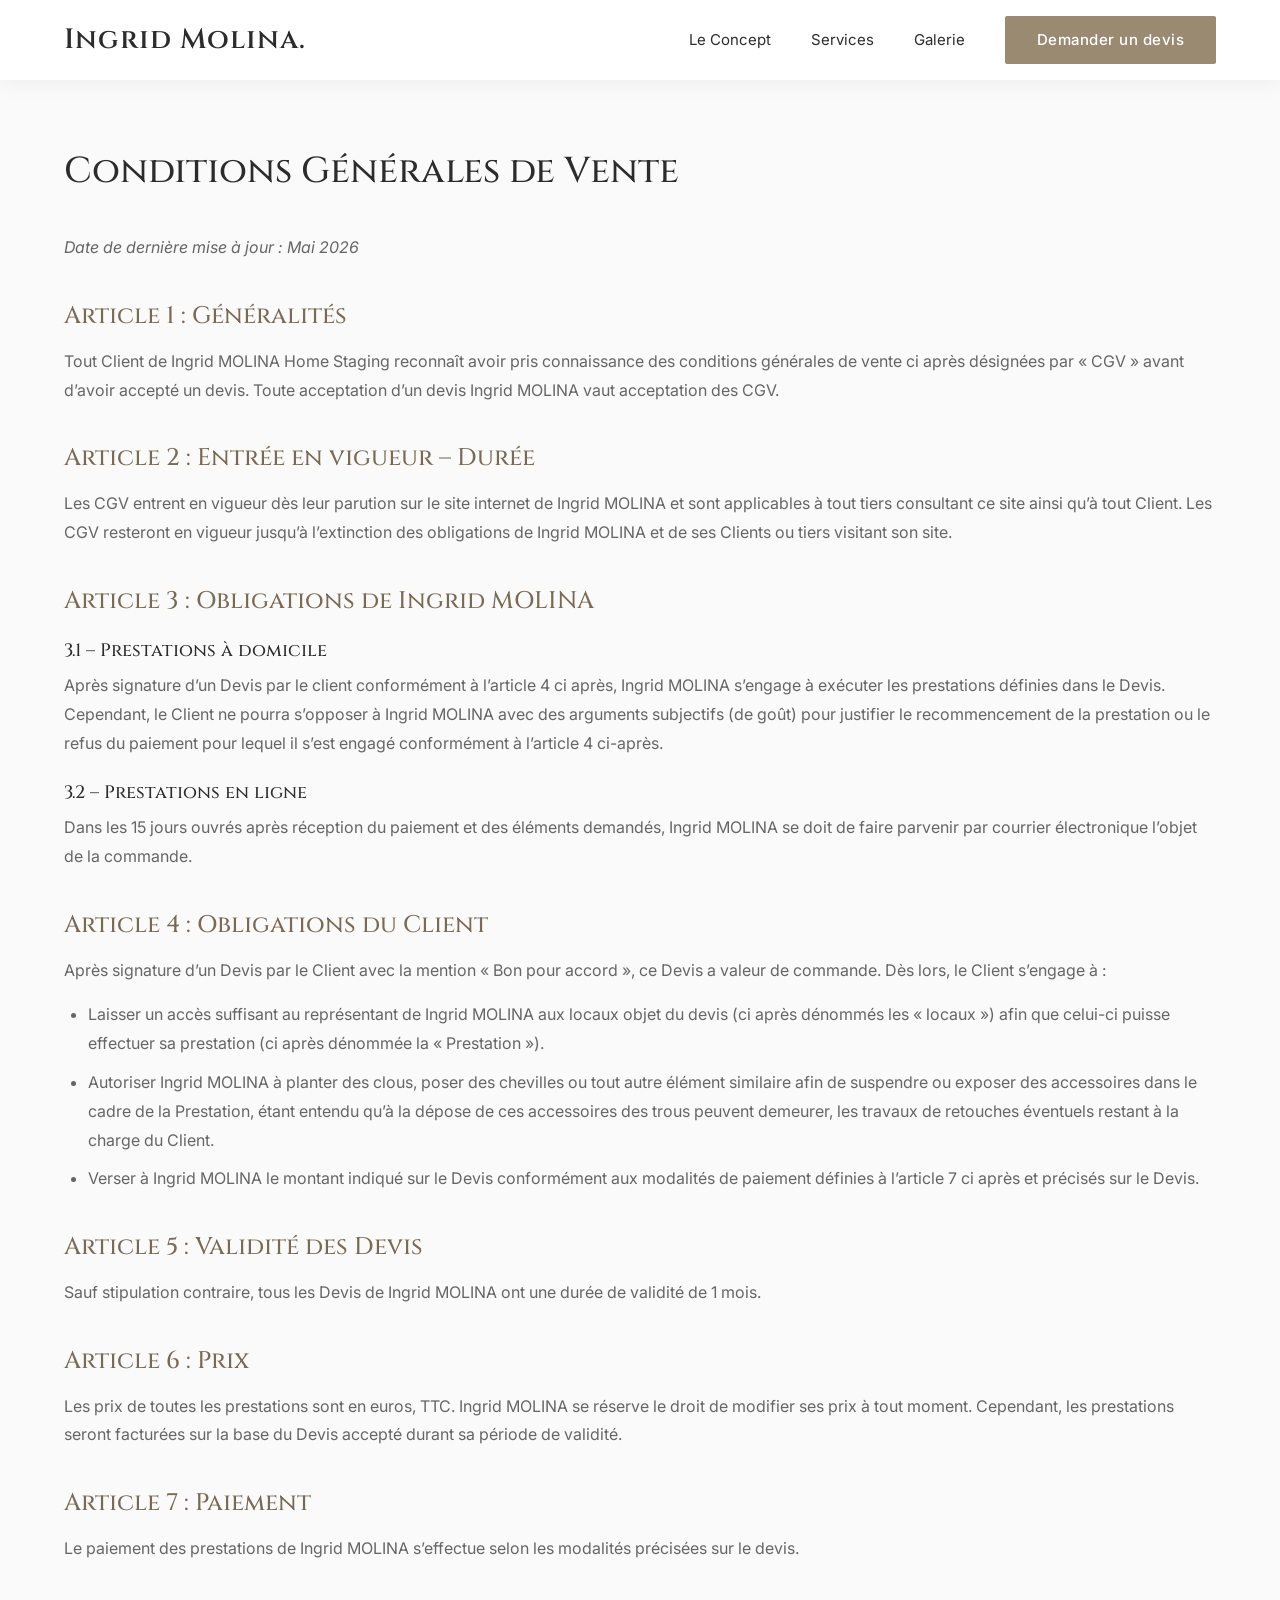
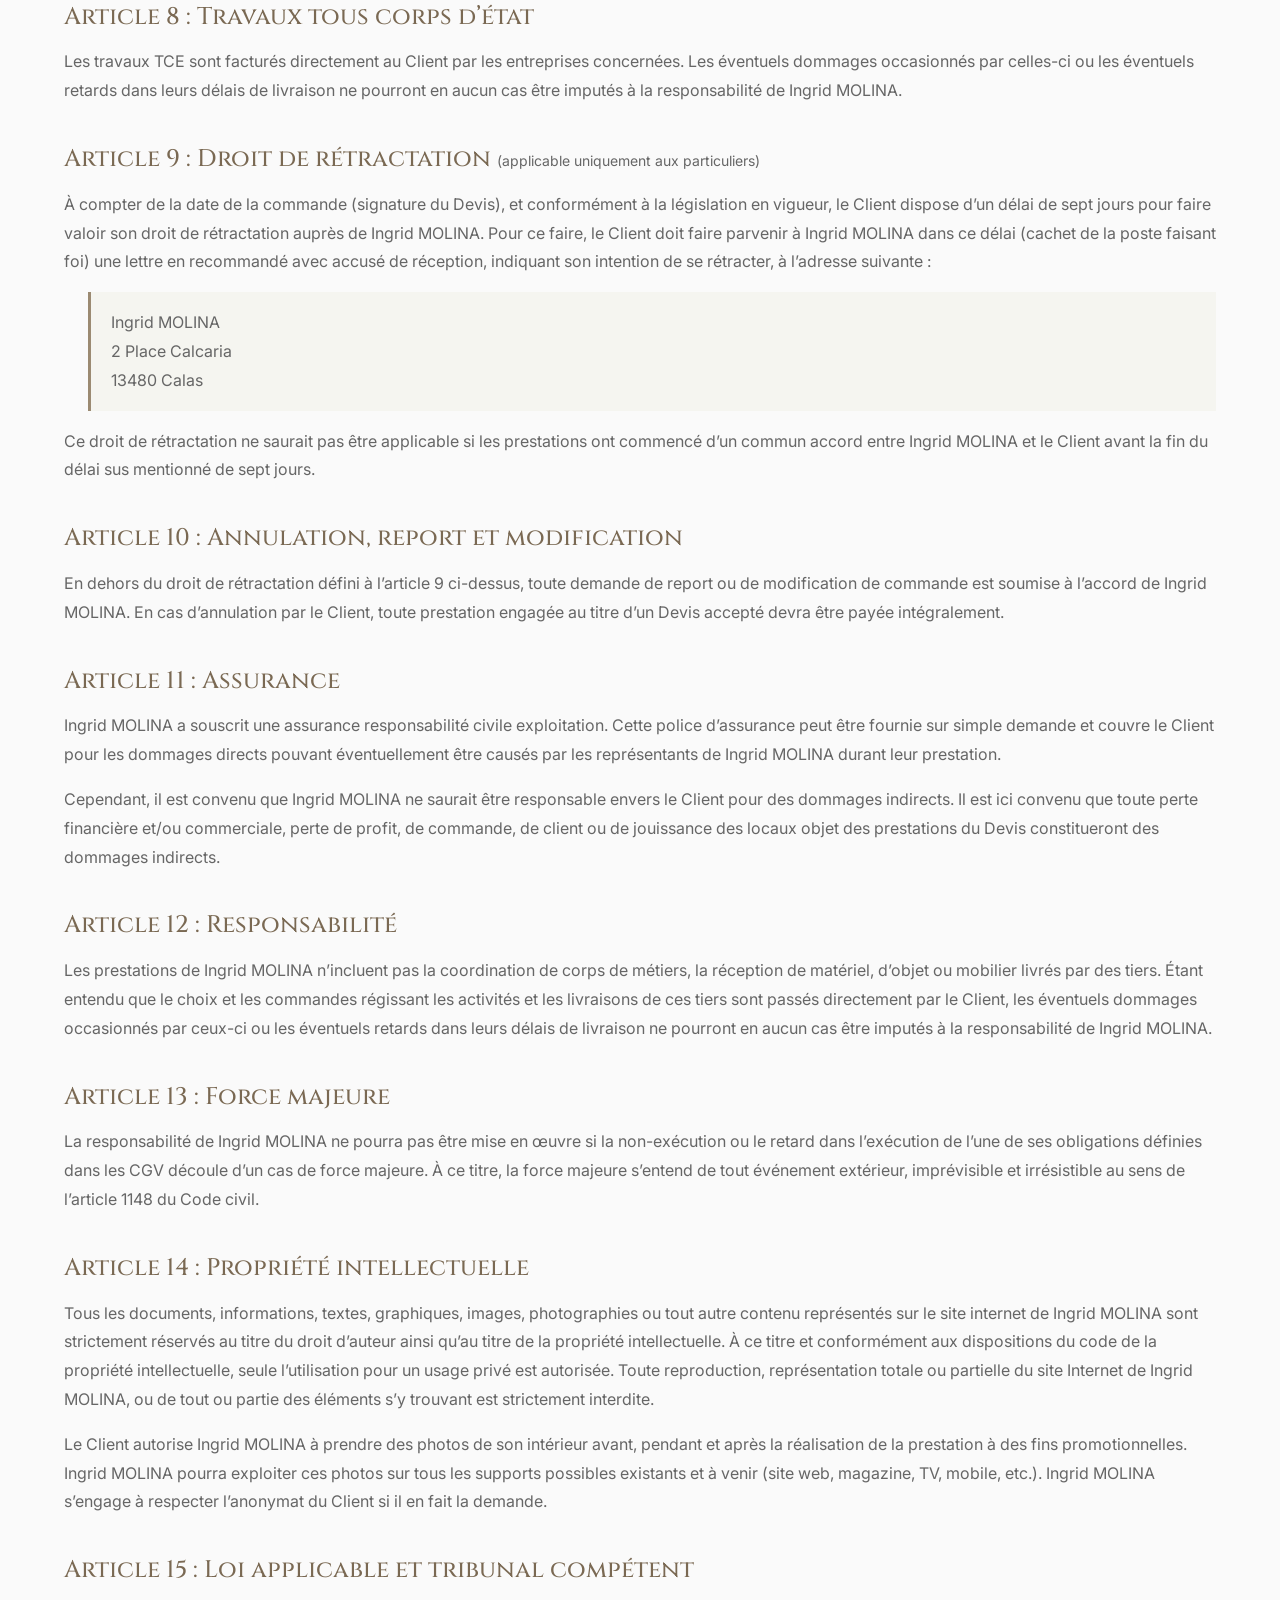
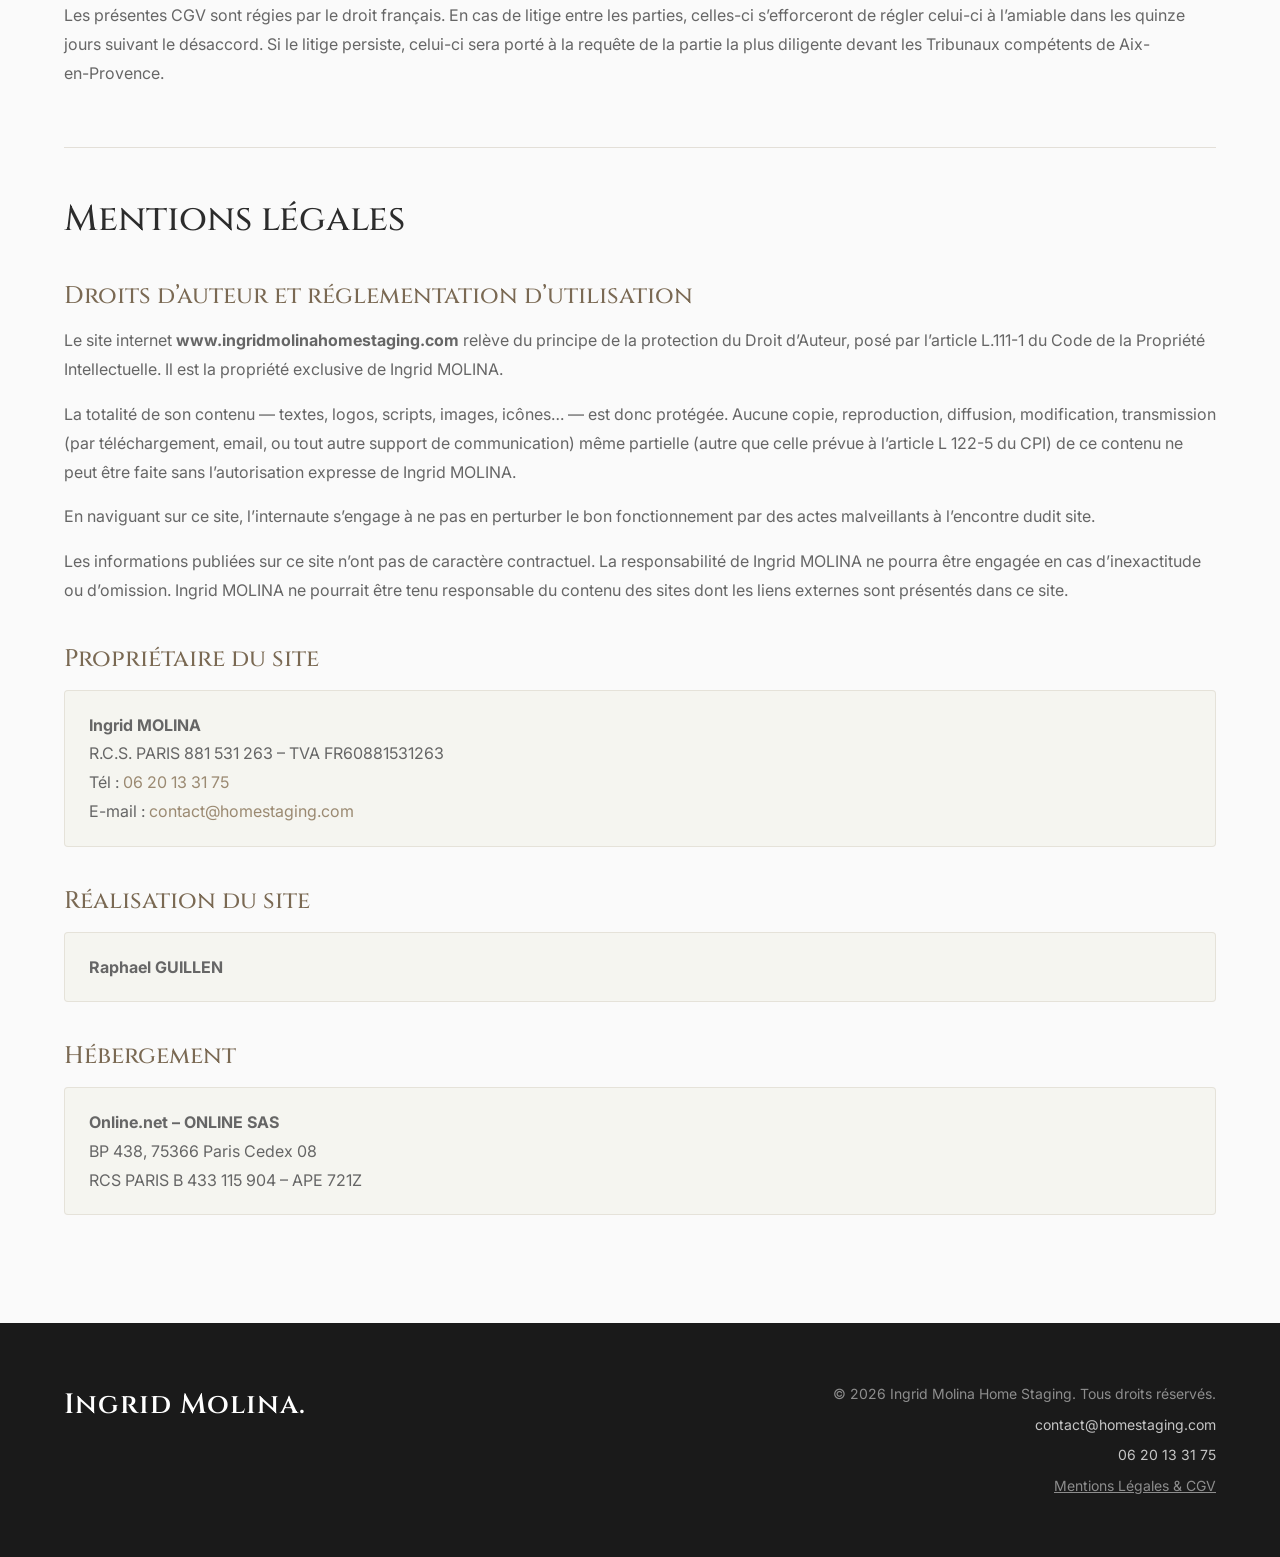
==== commit dd413a09: "Corrige les orphelins de ponctuation sur mobile (espaces insécables) Colle la ponctuation française " ====
--- a/cgv.html
+++ b/cgv.html
@@ -58,7 +58,7 @@
             padding: 16px 20px;
             border-left: 3px solid var(--primary);
             background: var(--bg-light);
-            color: var(--text-main) !important;
+            color: var(--text-main)&nbsp;!important;
             font-style: normal;
             line-height: 1.9;
         }
@@ -97,7 +97,7 @@
             padding: 16px 0;
         }
         .header .logo, .header .nav a:not(.btn) { 
-            color: var(--text-main) !important; 
+            color: var(--text-main)&nbsp;!important; 
         }
     </style>
 </head>
@@ -125,63 +125,63 @@
 
     <main class="container cgv-content fade-in-up">
         <h1>Conditions Générales de Vente</h1>
-        <p><em>Date de dernière mise à jour : Mai 2026</em></p>
-
-        <h2>Article 1 : Généralités</h2>
+        <p><em>Date de dernière mise à jour&nbsp;: Mai 2026</em></p>
+
+        <h2>Article 1&nbsp;: Généralités</h2>
         <p>Tout Client de Ingrid MOLINA Home Staging reconnaît avoir pris connaissance des conditions générales de vente ci après désignées par « CGV » avant d’avoir accepté un devis. Toute acceptation d’un devis Ingrid MOLINA vaut acceptation des CGV.</p>
 
-        <h2>Article 2 : Entrée en vigueur – Durée</h2>
+        <h2>Article 2&nbsp;: Entrée en vigueur – Durée</h2>
         <p>Les CGV entrent en vigueur dès leur parution sur le site internet de Ingrid MOLINA et sont applicables à tout tiers consultant ce site ainsi qu’à tout Client. Les CGV resteront en vigueur jusqu’à l’extinction des obligations de Ingrid MOLINA et de ses Clients ou tiers visitant son site.</p>
 
-        <h2>Article 3 : Obligations de Ingrid MOLINA</h2>
+        <h2>Article 3&nbsp;: Obligations de Ingrid MOLINA</h2>
         <h3>3.1 – Prestations à domicile</h3>
         <p>Après signature d’un Devis par le client conformément à l’article 4 ci après, Ingrid MOLINA s’engage à exécuter les prestations définies dans le Devis. Cependant, le Client ne pourra s’opposer à Ingrid MOLINA avec des arguments subjectifs (de goût) pour justifier le recommencement de la prestation ou le refus du paiement pour lequel il s’est engagé conformément à l’article 4 ci-après.</p>
         <h3>3.2 – Prestations en ligne</h3>
         <p>Dans les 15 jours ouvrés après réception du paiement et des éléments demandés, Ingrid MOLINA se doit de faire parvenir par courrier électronique l’objet de la commande.</p>
 
-        <h2>Article 4 : Obligations du Client</h2>
-        <p>Après signature d’un Devis par le Client avec la mention « Bon pour accord », ce Devis a valeur de commande. Dès lors, le Client s’engage à :</p>
+        <h2>Article 4&nbsp;: Obligations du Client</h2>
+        <p>Après signature d’un Devis par le Client avec la mention « Bon pour accord », ce Devis a valeur de commande. Dès lors, le Client s’engage à&nbsp;:</p>
         <ul>
             <li>Laisser un accès suffisant au représentant de Ingrid MOLINA aux locaux objet du devis (ci après dénommés les « locaux ») afin que celui-ci puisse effectuer sa prestation (ci après dénommée la « Prestation »).</li>
             <li>Autoriser Ingrid MOLINA à planter des clous, poser des chevilles ou tout autre élément similaire afin de suspendre ou exposer des accessoires dans le cadre de la Prestation, étant entendu qu’à la dépose de ces accessoires des trous peuvent demeurer, les travaux de retouches éventuels restant à la charge du Client.</li>
             <li>Verser à Ingrid MOLINA le montant indiqué sur le Devis conformément aux modalités de paiement définies à l’article 7 ci après et précisés sur le Devis.</li>
         </ul>
 
-        <h2>Article 5 : Validité des Devis</h2>
+        <h2>Article 5&nbsp;: Validité des Devis</h2>
         <p>Sauf stipulation contraire, tous les Devis de Ingrid MOLINA ont une durée de validité de 1 mois.</p>
 
-        <h2>Article 6 : Prix</h2>
+        <h2>Article 6&nbsp;: Prix</h2>
         <p>Les prix de toutes les prestations sont en euros, TTC. Ingrid MOLINA se réserve le droit de modifier ses prix à tout moment. Cependant, les prestations seront facturées sur la base du Devis accepté durant sa période de validité.</p>
 
-        <h2>Article 7 : Paiement</h2>
+        <h2>Article 7&nbsp;: Paiement</h2>
         <p>Le paiement des prestations de Ingrid MOLINA s’effectue selon les modalités précisées sur le devis.</p>
 
-        <h2>Article 8 : Travaux tous corps d’état</h2>
+        <h2>Article 8&nbsp;: Travaux tous corps d’état</h2>
         <p>Les travaux TCE sont facturés directement au Client par les entreprises concernées. Les éventuels dommages occasionnés par celles-ci ou les éventuels retards dans leurs délais de livraison ne pourront en aucun cas être imputés à la responsabilité de Ingrid MOLINA.</p>
 
-        <h2>Article 9 : Droit de rétractation <span class="cgv-note">(applicable uniquement aux particuliers)</span></h2>
-        <p>À compter de la date de la commande (signature du Devis), et conformément à la législation en vigueur, le Client dispose d’un délai de sept jours pour faire valoir son droit de rétractation auprès de Ingrid MOLINA. Pour ce faire, le Client doit faire parvenir à Ingrid MOLINA dans ce délai (cachet de la poste faisant foi) une lettre en recommandé avec accusé de réception, indiquant son intention de se rétracter, à l’adresse suivante :</p>
+        <h2>Article 9&nbsp;: Droit de rétractation <span class="cgv-note">(applicable uniquement aux particuliers)</span></h2>
+        <p>À compter de la date de la commande (signature du Devis), et conformément à la législation en vigueur, le Client dispose d’un délai de sept jours pour faire valoir son droit de rétractation auprès de Ingrid MOLINA. Pour ce faire, le Client doit faire parvenir à Ingrid MOLINA dans ce délai (cachet de la poste faisant foi) une lettre en recommandé avec accusé de réception, indiquant son intention de se rétracter, à l’adresse suivante&nbsp;:</p>
         <p class="cgv-address">Ingrid MOLINA<br>2 Place Calcaria<br>13480 Calas</p>
         <p>Ce droit de rétractation ne saurait pas être applicable si les prestations ont commencé d’un commun accord entre Ingrid MOLINA et le Client avant la fin du délai sus mentionné de sept jours.</p>
 
-        <h2>Article 10 : Annulation, report et modification</h2>
+        <h2>Article 10&nbsp;: Annulation, report et modification</h2>
         <p>En dehors du droit de rétractation défini à l’article 9 ci-dessus, toute demande de report ou de modification de commande est soumise à l’accord de Ingrid MOLINA. En cas d’annulation par le Client, toute prestation engagée au titre d’un Devis accepté devra être payée intégralement.</p>
 
-        <h2>Article 11 : Assurance</h2>
+        <h2>Article 11&nbsp;: Assurance</h2>
         <p>Ingrid MOLINA a souscrit une assurance responsabilité civile exploitation. Cette police d’assurance peut être fournie sur simple demande et couvre le Client pour les dommages directs pouvant éventuellement être causés par les représentants de Ingrid MOLINA durant leur prestation.</p>
         <p>Cependant, il est convenu que Ingrid MOLINA ne saurait être responsable envers le Client pour des dommages indirects. Il est ici convenu que toute perte financière et/ou commerciale, perte de profit, de commande, de client ou de jouissance des locaux objet des prestations du Devis constitueront des dommages indirects.</p>
 
-        <h2>Article 12 : Responsabilité</h2>
+        <h2>Article 12&nbsp;: Responsabilité</h2>
         <p>Les prestations de Ingrid MOLINA n’incluent pas la coordination de corps de métiers, la réception de matériel, d’objet ou mobilier livrés par des tiers. Étant entendu que le choix et les commandes régissant les activités et les livraisons de ces tiers sont passés directement par le Client, les éventuels dommages occasionnés par ceux-ci ou les éventuels retards dans leurs délais de livraison ne pourront en aucun cas être imputés à la responsabilité de Ingrid MOLINA.</p>
 
-        <h2>Article 13 : Force majeure</h2>
+        <h2>Article 13&nbsp;: Force majeure</h2>
         <p>La responsabilité de Ingrid MOLINA ne pourra pas être mise en œuvre si la non-exécution ou le retard dans l’exécution de l’une de ses obligations définies dans les CGV découle d’un cas de force majeure. À ce titre, la force majeure s’entend de tout événement extérieur, imprévisible et irrésistible au sens de l’article 1148 du Code civil.</p>
 
-        <h2>Article 14 : Propriété intellectuelle</h2>
+        <h2>Article 14&nbsp;: Propriété intellectuelle</h2>
         <p>Tous les documents, informations, textes, graphiques, images, photographies ou tout autre contenu représentés sur le site internet de Ingrid MOLINA sont strictement réservés au titre du droit d’auteur ainsi qu’au titre de la propriété intellectuelle. À ce titre et conformément aux dispositions du code de la propriété intellectuelle, seule l’utilisation pour un usage privé est autorisée. Toute reproduction, représentation totale ou partielle du site Internet de Ingrid MOLINA, ou de tout ou partie des éléments s’y trouvant est strictement interdite.</p>
         <p>Le Client autorise Ingrid MOLINA à prendre des photos de son intérieur avant, pendant et après la réalisation de la prestation à des fins promotionnelles. Ingrid MOLINA pourra exploiter ces photos sur tous les supports possibles existants et à venir (site web, magazine, TV, mobile, etc.). Ingrid MOLINA s’engage à respecter l’anonymat du Client si il en fait la demande.</p>
 
-        <h2>Article 15 : Loi applicable et tribunal compétent</h2>
+        <h2>Article 15&nbsp;: Loi applicable et tribunal compétent</h2>
         <p>Les présentes CGV sont régies par le droit français. En cas de litige entre les parties, celles-ci s’efforceront de régler celui-ci à l’amiable dans les quinze jours suivant le désaccord. Si le litige persiste, celui-ci sera porté à la requête de la partie la plus diligente devant les Tribunaux compétents de Aix-en-Provence.</p>
 
         <hr class="cgv-divider">
@@ -198,8 +198,8 @@
         <div class="cgv-info-block">
             <p><strong>Ingrid MOLINA</strong><br>
             R.C.S. PARIS 881 531 263 – TVA FR60881531263<br>
-            Tél : <a href="tel:+33620133175">06 20 13 31 75</a><br>
-            E-mail : <a href="mailto:contact@homestaging.com">contact@homestaging.com</a></p>
+            Tél&nbsp;: <a href="tel:+33620133175">06 20 13 31 75</a><br>
+            E-mail&nbsp;: <a href="mailto:contact@homestaging.com">contact@homestaging.com</a></p>
         </div>
 
         <h2>Réalisation du site</h2>
--- a/style.css
+++ b/style.css
@@ -33,6 +33,10 @@
     color: var(--text-main);
     background-color: var(--bg-main);
     overflow-x: hidden;
+}
+
+p, li, h1, h2, h3, h4, .section-tag {
+    text-wrap: pretty;
 }
 
 h1, h2, h3, h4 {
@@ -239,9 +243,15 @@
     font-size: clamp(18px, 5.2vw, 72px);
 }
 
+@media (max-width: 768px) {
+    .hero-content h1 .hero-line {
+        white-space: normal;
+        font-size: clamp(28px, 8vw, 40px);
+    }
+}
+
 @media (max-width: 360px) {
     .hero-content h1 .hero-line {
-        white-space: normal;
         font-size: clamp(22px, 7vw, 32px);
     }
 }
@@ -981,7 +991,7 @@
         transition: var(--transition);
         transform-origin: center;
     }
-    .header:not(.scrolled) .mobile-menu-btn:not(.active) span { background: var(--white); }
+    .header:not(.scrolled) .mobile-menu-btn:not(.active) span { background: var(--primary); }
     
     .mobile-menu-btn.active span:nth-child(1) {
         transform: translateY(9px) rotate(45deg);
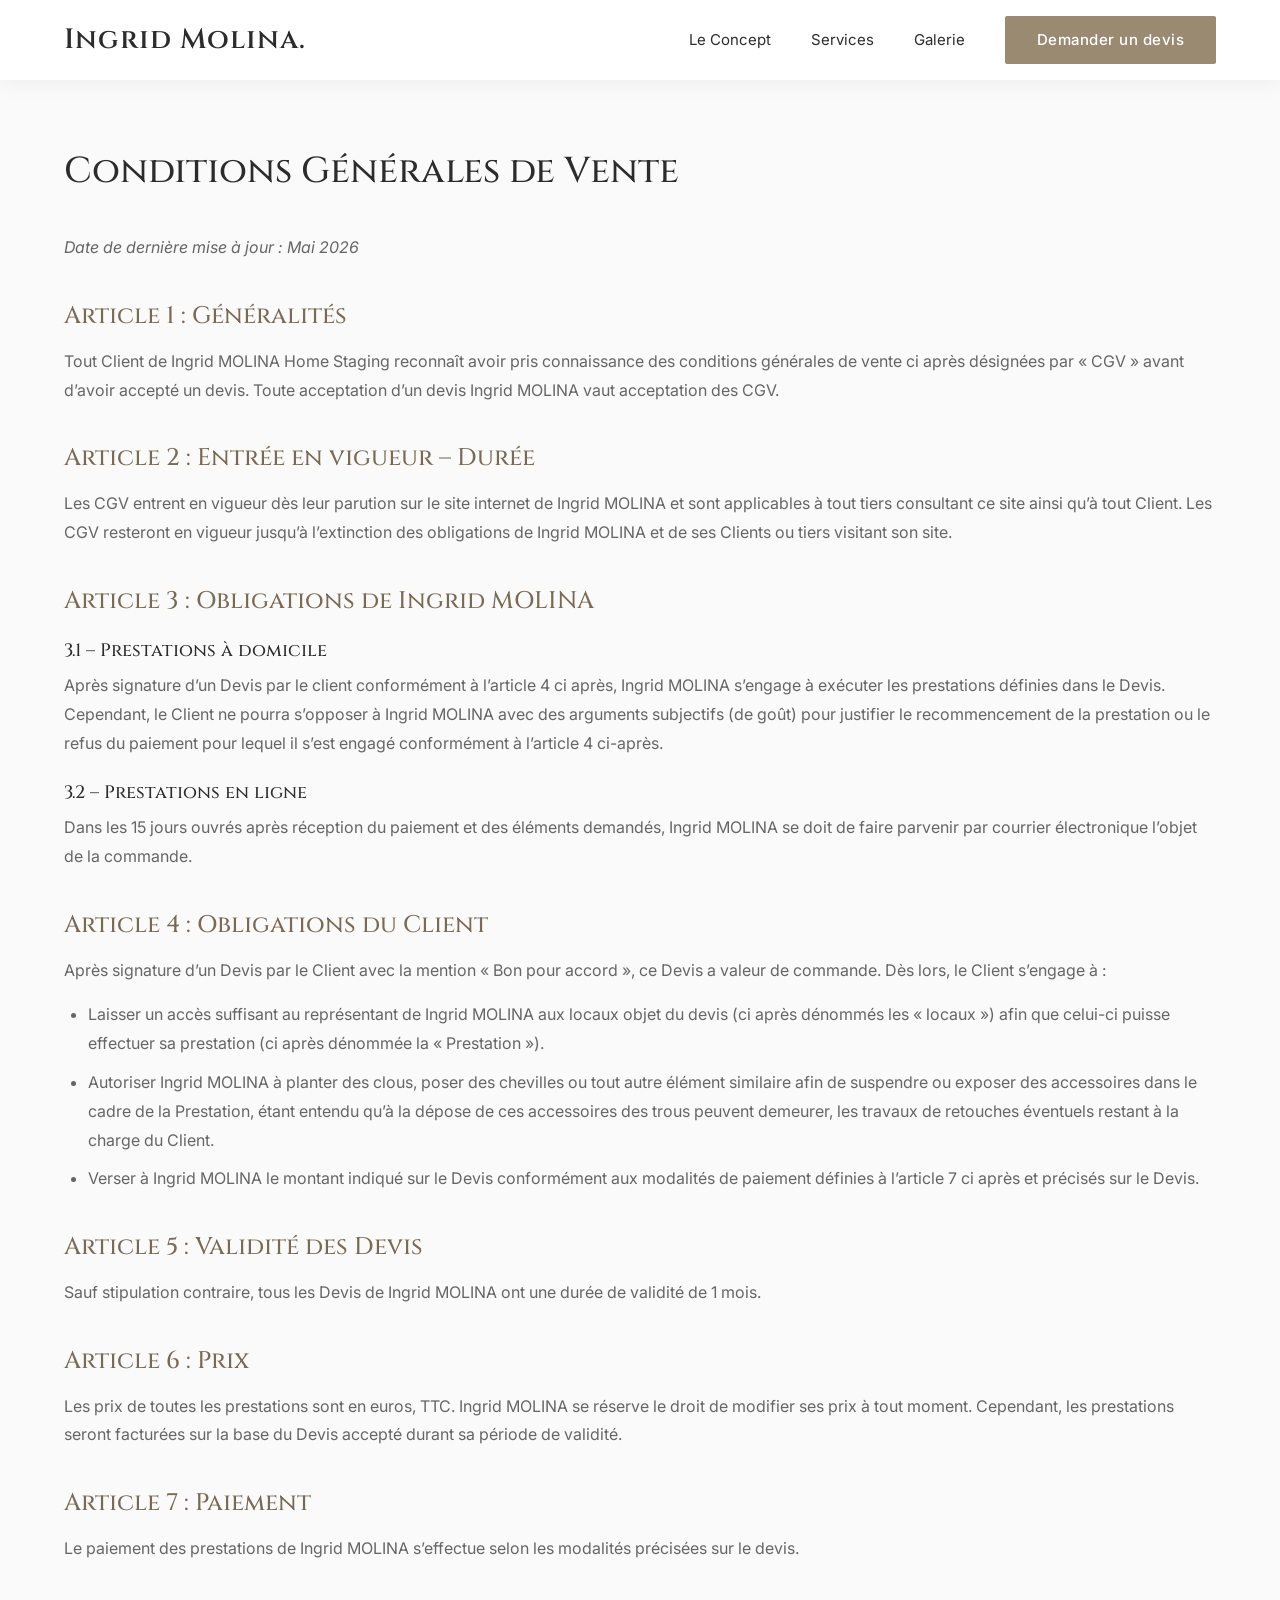
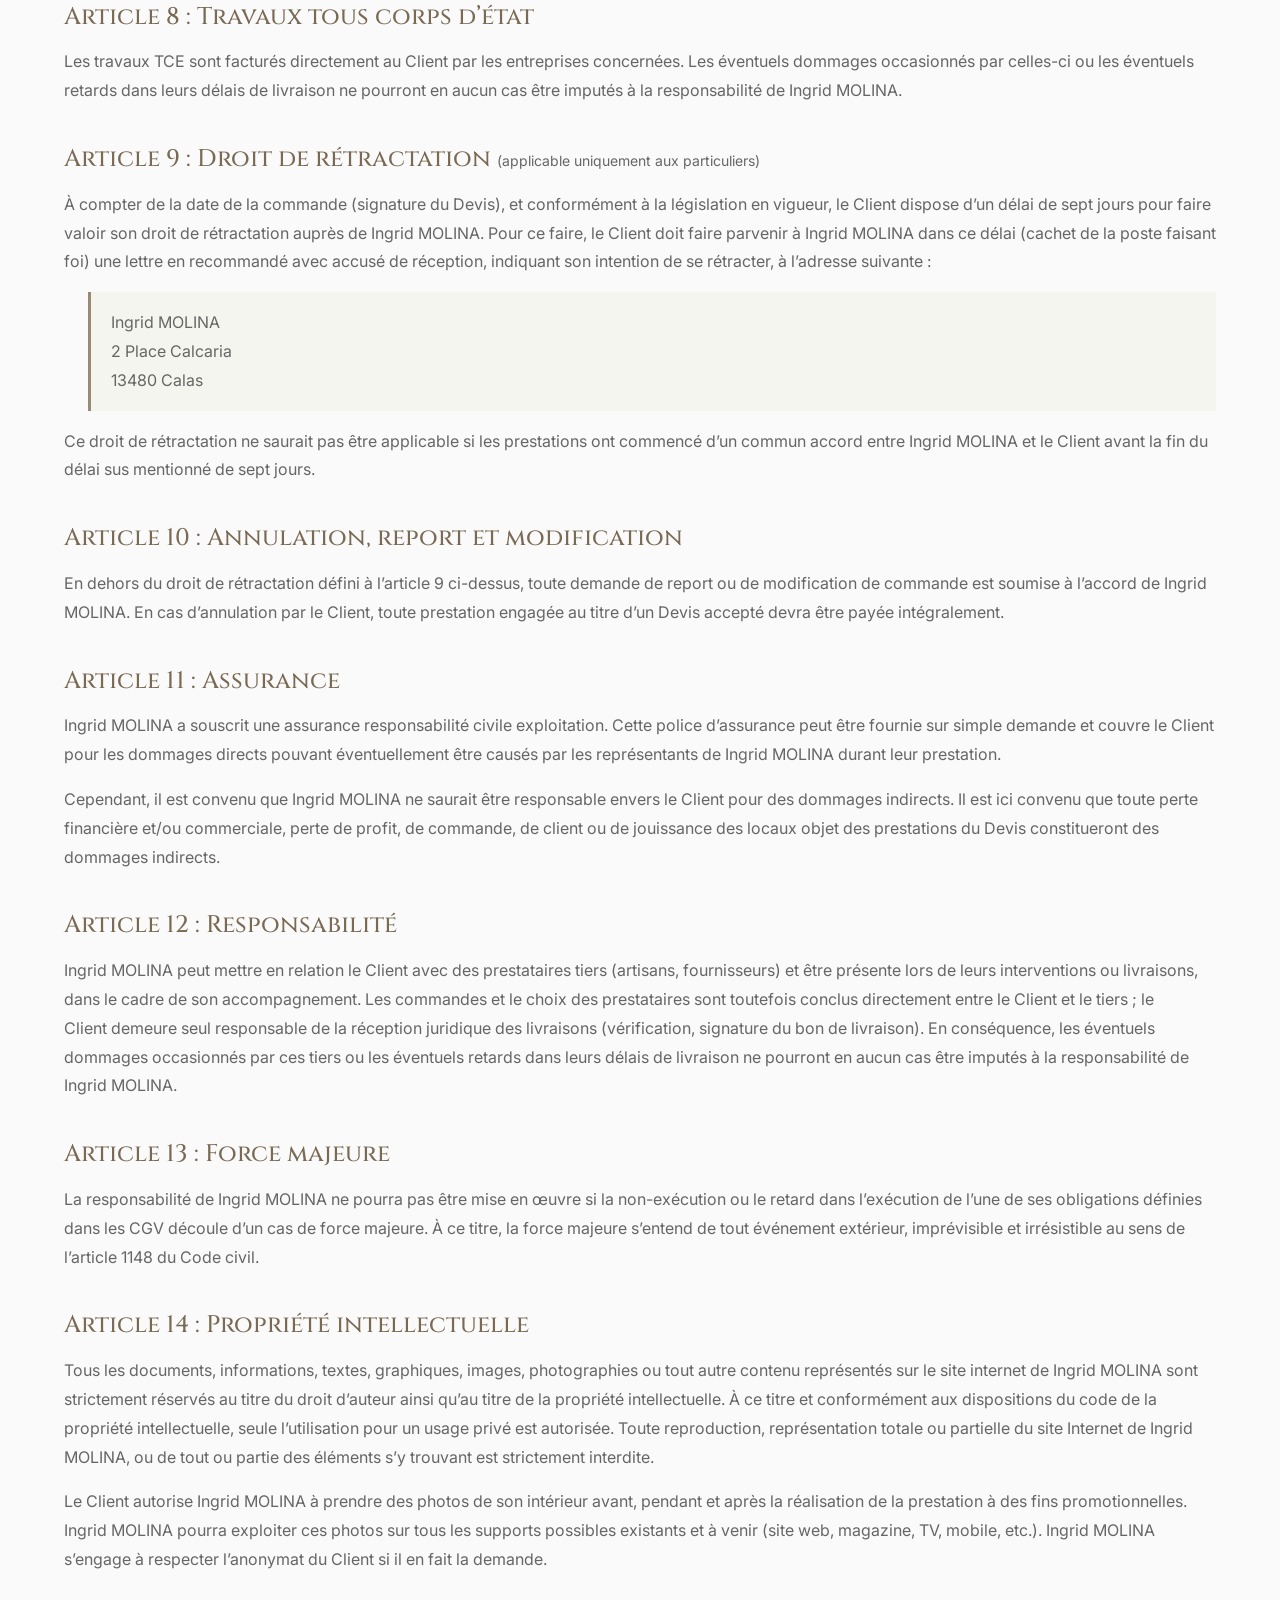
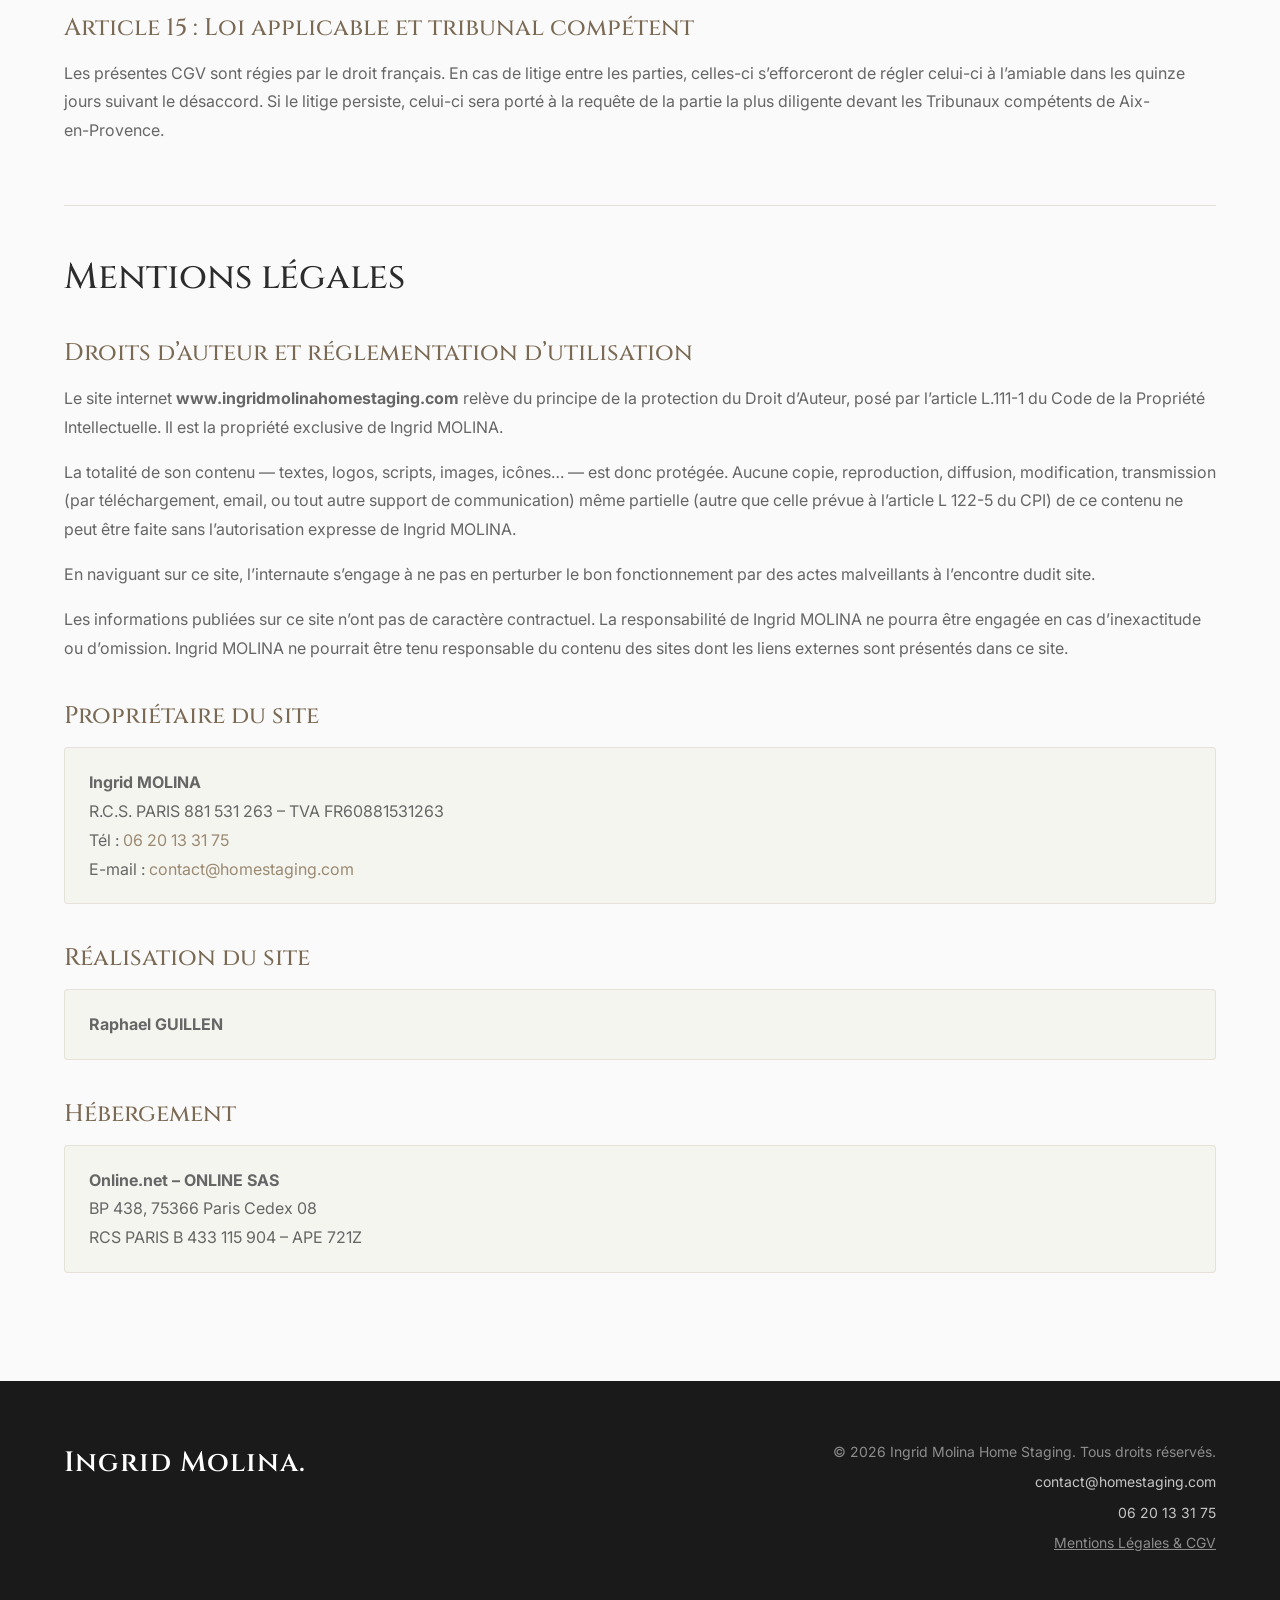
==== commit f64063c6: "CGV art. 12 : distingue mise en relation/présence (incluses) de la responsabilité juridique des comm" ====
--- a/cgv.html
+++ b/cgv.html
@@ -172,7 +172,7 @@
         <p>Cependant, il est convenu que Ingrid MOLINA ne saurait être responsable envers le Client pour des dommages indirects. Il est ici convenu que toute perte financière et/ou commerciale, perte de profit, de commande, de client ou de jouissance des locaux objet des prestations du Devis constitueront des dommages indirects.</p>
 
         <h2>Article 12&nbsp;: Responsabilité</h2>
-        <p>Les prestations de Ingrid MOLINA n’incluent pas la coordination de corps de métiers, la réception de matériel, d’objet ou mobilier livrés par des tiers. Étant entendu que le choix et les commandes régissant les activités et les livraisons de ces tiers sont passés directement par le Client, les éventuels dommages occasionnés par ceux-ci ou les éventuels retards dans leurs délais de livraison ne pourront en aucun cas être imputés à la responsabilité de Ingrid MOLINA.</p>
+        <p>Ingrid MOLINA peut mettre en relation le Client avec des prestataires tiers (artisans, fournisseurs) et être présente lors de leurs interventions ou livraisons, dans le cadre de son accompagnement. Les commandes et le choix des prestataires sont toutefois conclus directement entre le Client et le tiers&nbsp;; le Client demeure seul responsable de la réception juridique des livraisons (vérification, signature du bon de livraison). En conséquence, les éventuels dommages occasionnés par ces tiers ou les éventuels retards dans leurs délais de livraison ne pourront en aucun cas être imputés à la responsabilité de Ingrid MOLINA.</p>
 
         <h2>Article 13&nbsp;: Force majeure</h2>
         <p>La responsabilité de Ingrid MOLINA ne pourra pas être mise en œuvre si la non-exécution ou le retard dans l’exécution de l’une de ses obligations définies dans les CGV découle d’un cas de force majeure. À ce titre, la force majeure s’entend de tout événement extérieur, imprévisible et irrésistible au sens de l’article 1148 du Code civil.</p>
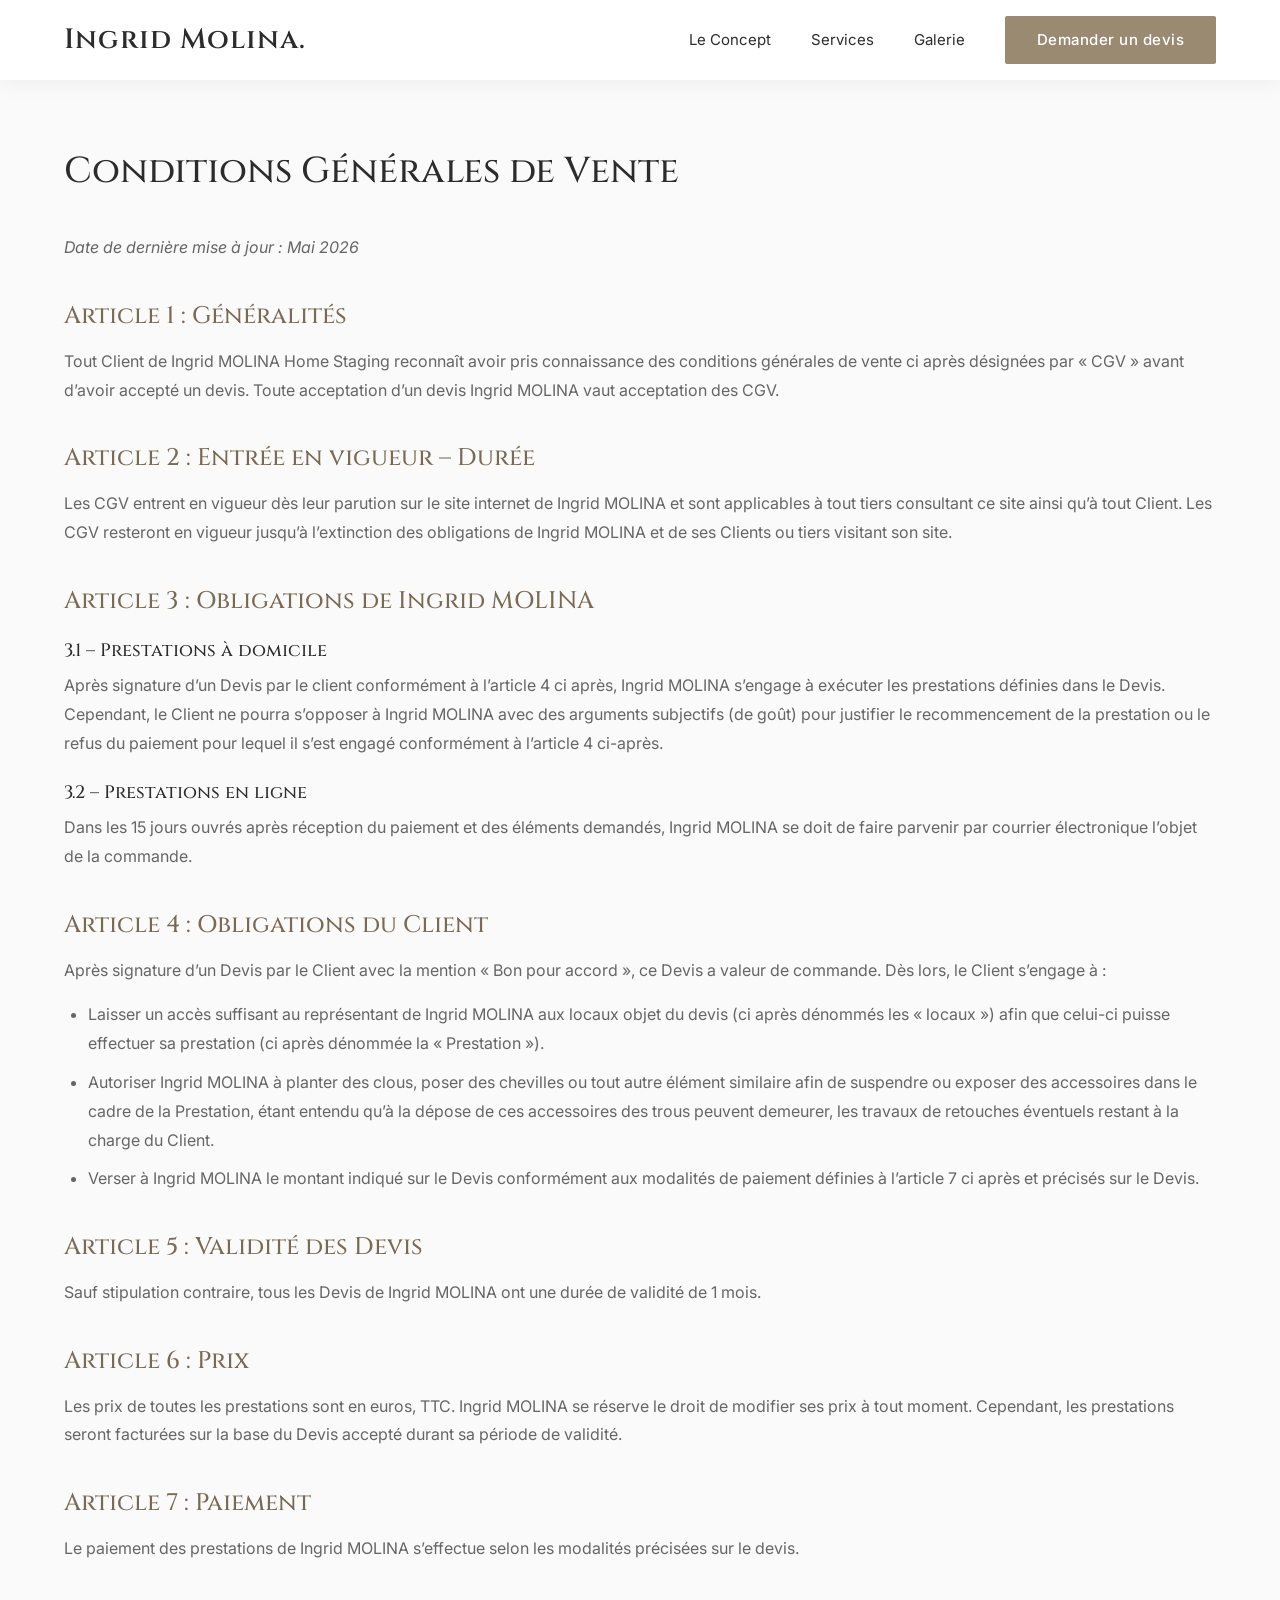
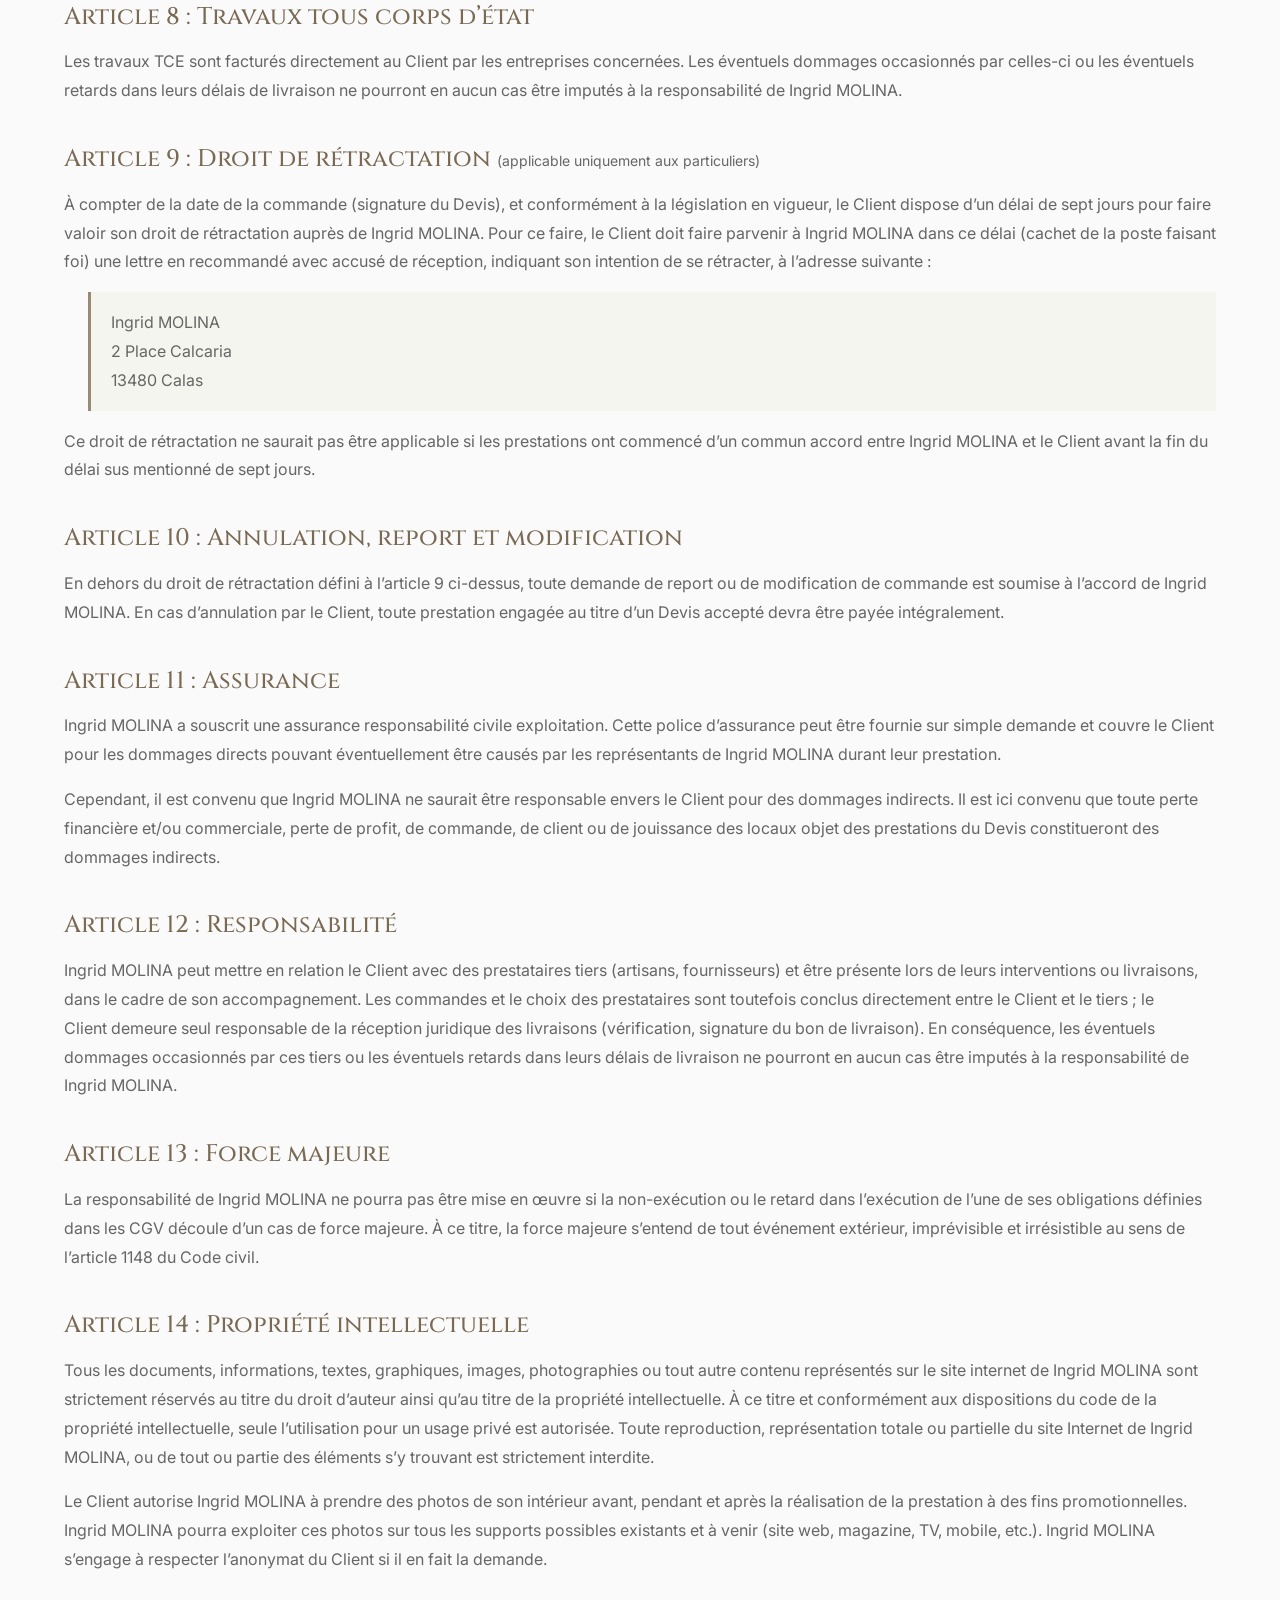
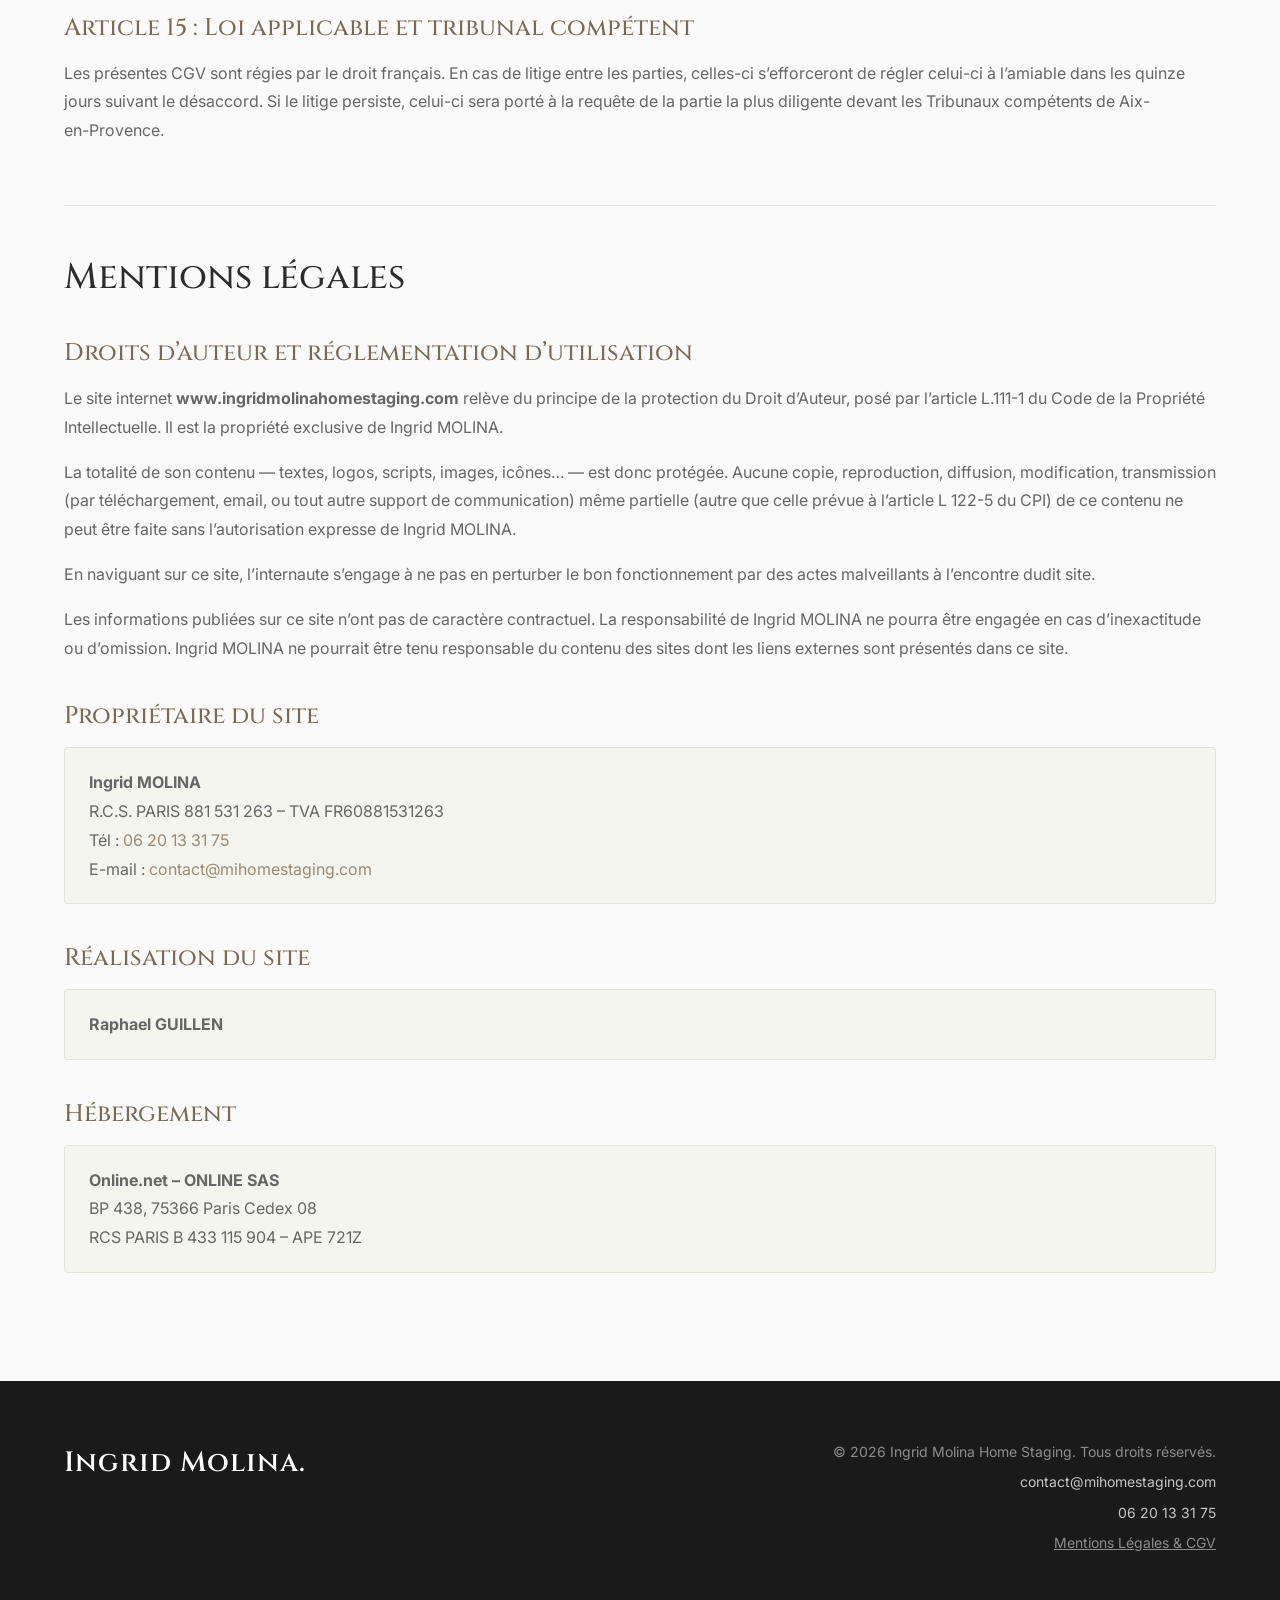
==== commit 249e72a6: "Remplace l'email placeholder par contact@mihomestaging.com (affichage + mailto)" ====
--- a/cgv.html
+++ b/cgv.html
@@ -199,7 +199,7 @@
             <p><strong>Ingrid MOLINA</strong><br>
             R.C.S. PARIS 881 531 263 – TVA FR60881531263<br>
             Tél&nbsp;: <a href="tel:+33620133175">06 20 13 31 75</a><br>
-            E-mail&nbsp;: <a href="mailto:contact@homestaging.com">contact@homestaging.com</a></p>
+            E-mail&nbsp;: <a href="mailto:contact@mihomestaging.com">contact@mihomestaging.com</a></p>
         </div>
 
         <h2>Réalisation du site</h2>
@@ -221,7 +221,7 @@
             <div class="logo">Ingrid Molina.</div>
             <div style="display: flex; flex-direction: column; align-items: flex-end; gap: 8px;">
                 <p>&copy; 2026 Ingrid Molina Home Staging. Tous droits réservés.</p>
-                <a href="mailto:ingridmolinapro@gmail.com" style="color: rgba(255,255,255,0.75); font-size: 14px;">contact@homestaging.com</a>
+                <a href="mailto:contact@mihomestaging.com" style="color: rgba(255,255,255,0.75); font-size: 14px;">contact@mihomestaging.com</a>
                 <a href="tel:+33620133175" style="color: rgba(255,255,255,0.75); font-size: 14px;">06 20 13 31 75</a>
                 <a href="cgv.html" style="color: rgba(255,255,255,0.5); font-size: 14px; text-decoration: underline;">Mentions Légales & CGV</a>
             </div>
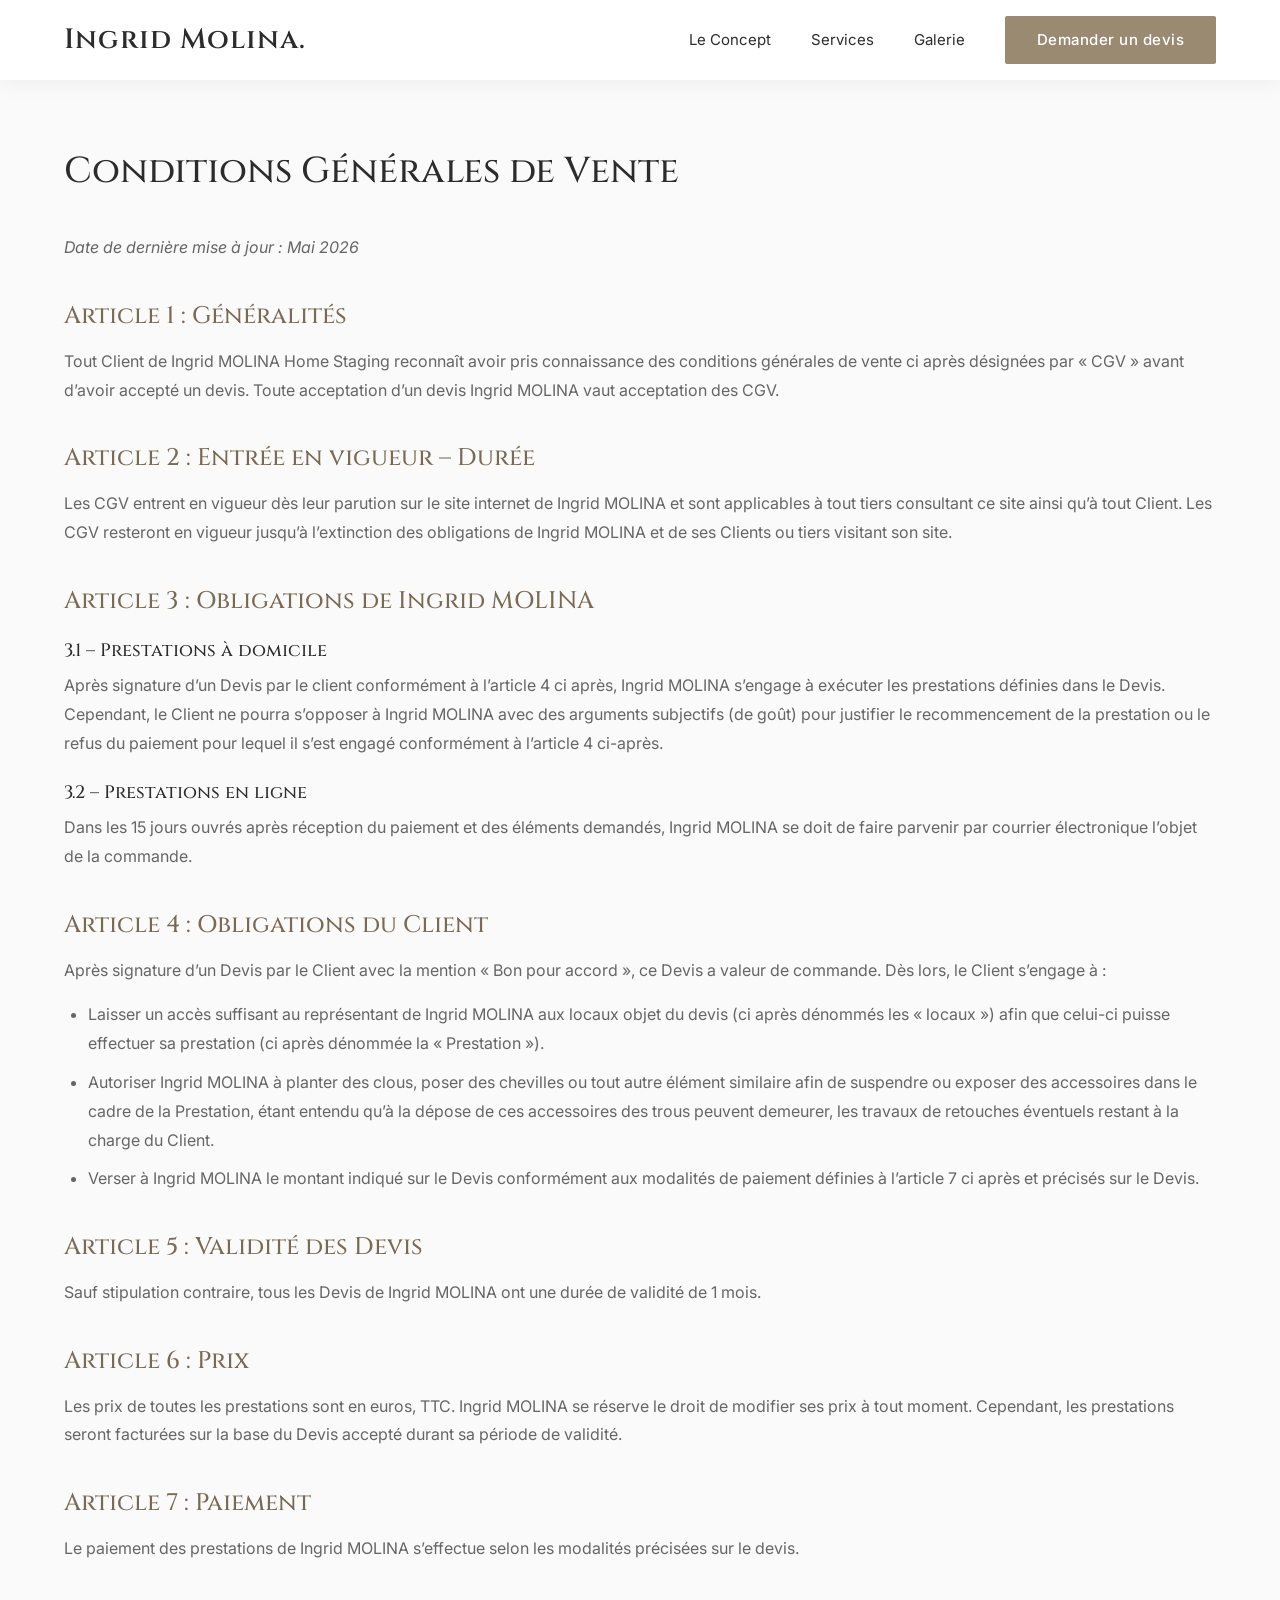
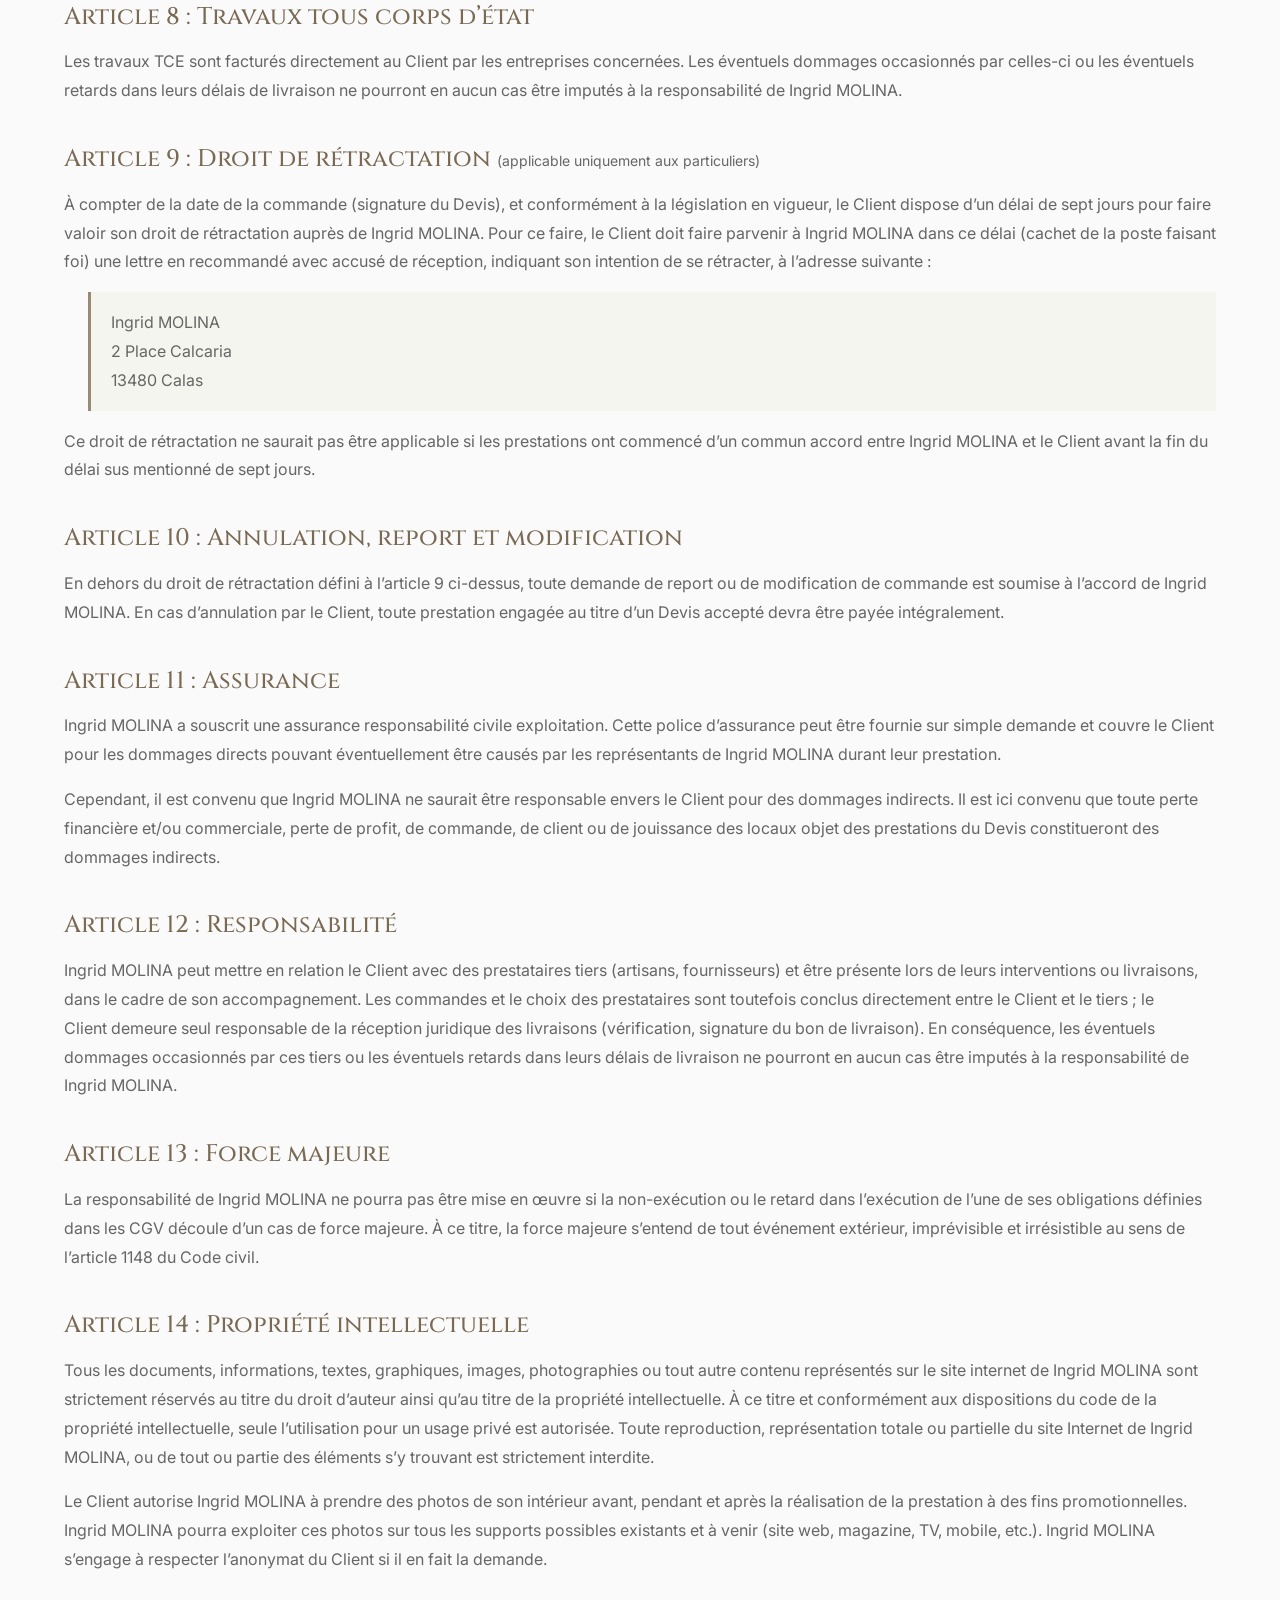
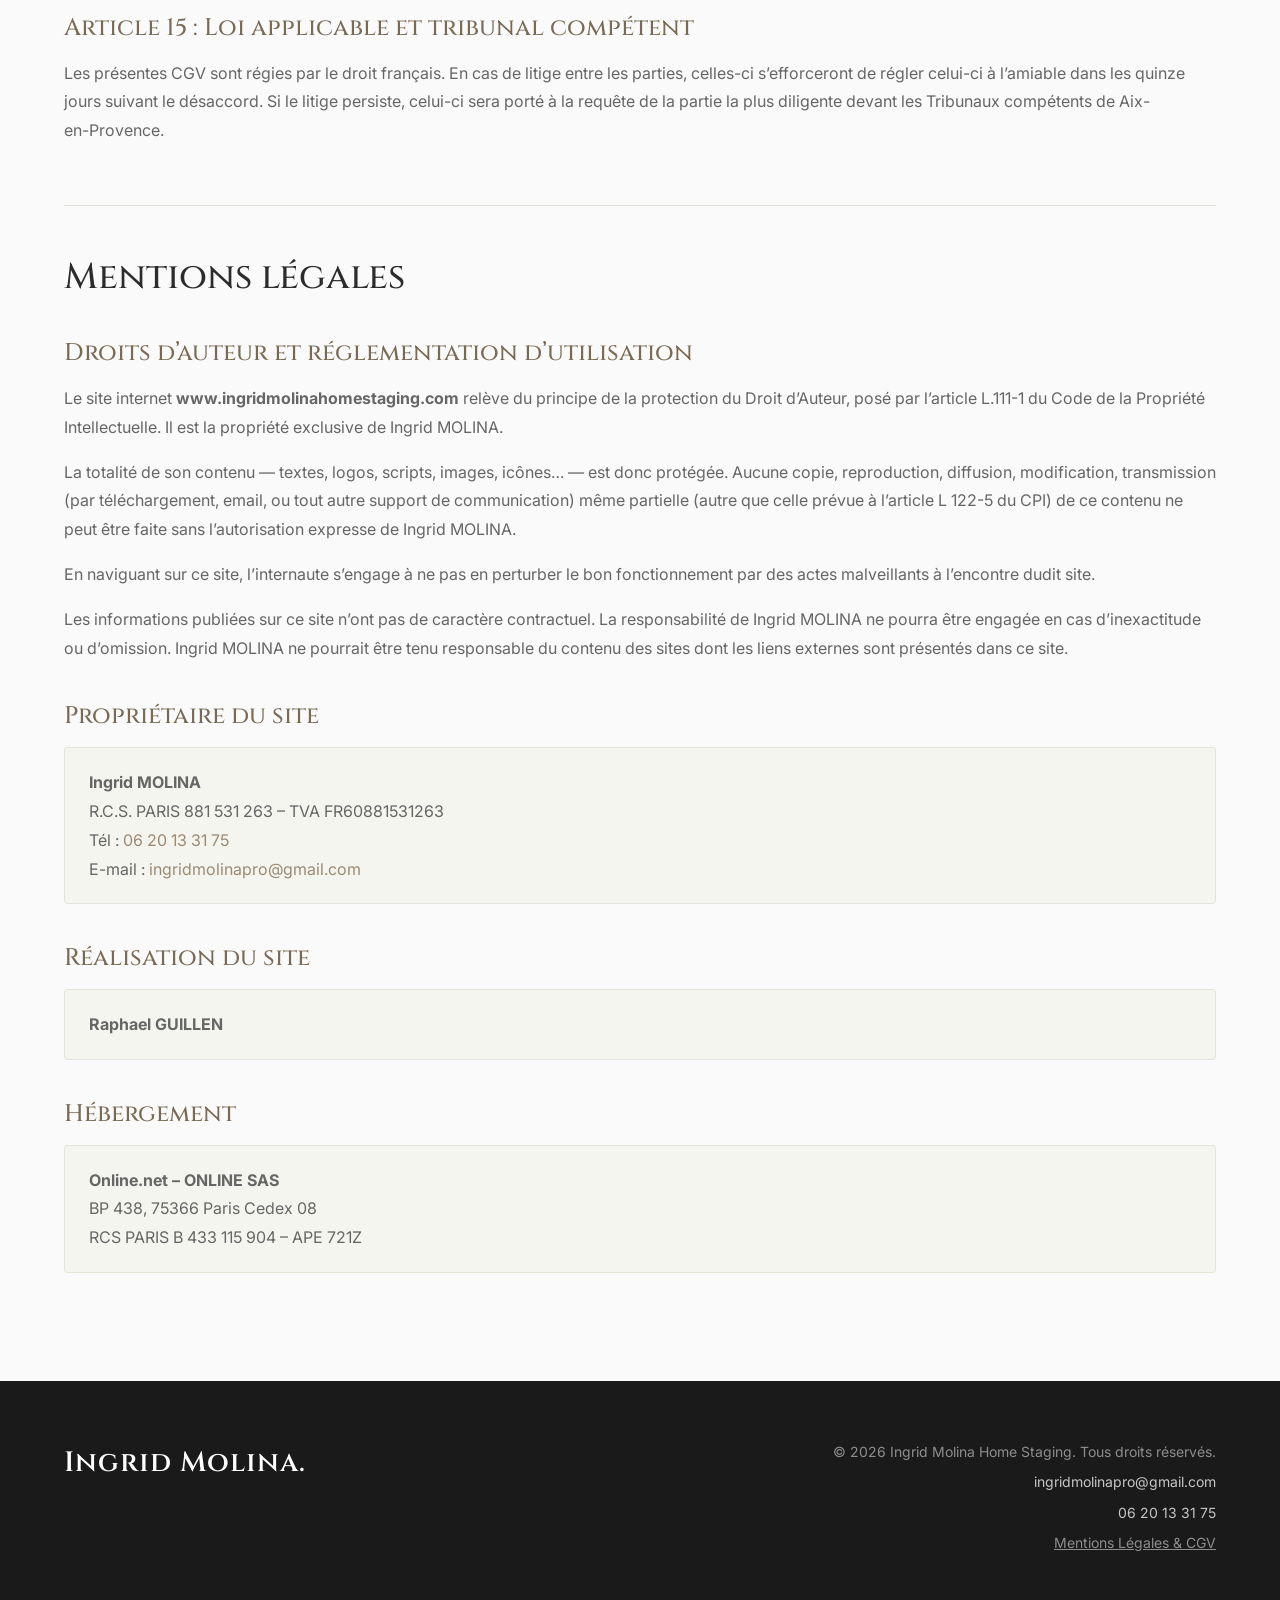
==== commit df184d58: "Remet ingridmolinapro@gmail.com comme adresse de contact affichée partout" ====
--- a/cgv.html
+++ b/cgv.html
@@ -199,7 +199,7 @@
             <p><strong>Ingrid MOLINA</strong><br>
             R.C.S. PARIS 881 531 263 – TVA FR60881531263<br>
             Tél&nbsp;: <a href="tel:+33620133175">06 20 13 31 75</a><br>
-            E-mail&nbsp;: <a href="mailto:contact@mihomestaging.com">contact@mihomestaging.com</a></p>
+            E-mail&nbsp;: <a href="mailto:ingridmolinapro@gmail.com">ingridmolinapro@gmail.com</a></p>
         </div>
 
         <h2>Réalisation du site</h2>
@@ -221,7 +221,7 @@
             <div class="logo">Ingrid Molina.</div>
             <div style="display: flex; flex-direction: column; align-items: flex-end; gap: 8px;">
                 <p>&copy; 2026 Ingrid Molina Home Staging. Tous droits réservés.</p>
-                <a href="mailto:contact@mihomestaging.com" style="color: rgba(255,255,255,0.75); font-size: 14px;">contact@mihomestaging.com</a>
+                <a href="mailto:ingridmolinapro@gmail.com" style="color: rgba(255,255,255,0.75); font-size: 14px;">ingridmolinapro@gmail.com</a>
                 <a href="tel:+33620133175" style="color: rgba(255,255,255,0.75); font-size: 14px;">06 20 13 31 75</a>
                 <a href="cgv.html" style="color: rgba(255,255,255,0.5); font-size: 14px; text-decoration: underline;">Mentions Légales & CGV</a>
             </div>
--- a/style.css
+++ b/style.css
@@ -903,6 +903,42 @@
 .footer p {
     color: rgba(255,255,255,0.5);
     font-size: 14px;
+}
+
+.footer-credit {
+    display: flex;
+    flex-direction: column;
+    align-items: center;
+    gap: 10px;
+    margin-top: 40px;
+    padding-top: 24px;
+    border-top: 1px solid rgba(255,255,255,0.1);
+    text-align: center;
+}
+
+.footer-credit p {
+    color: rgba(255,255,255,0.35);
+    font-size: 13px;
+}
+
+.footer-instagram {
+    display: inline-flex;
+    align-items: center;
+    gap: 7px;
+    color: rgba(255,255,255,0.5);
+    font-size: 13px;
+    text-decoration: none;
+    transition: color 0.3s ease;
+}
+
+.footer-instagram:hover {
+    color: var(--white);
+}
+
+.footer-instagram svg {
+    width: 16px;
+    height: 16px;
+    flex-shrink: 0;
 }
 
 /* ==========================================================================
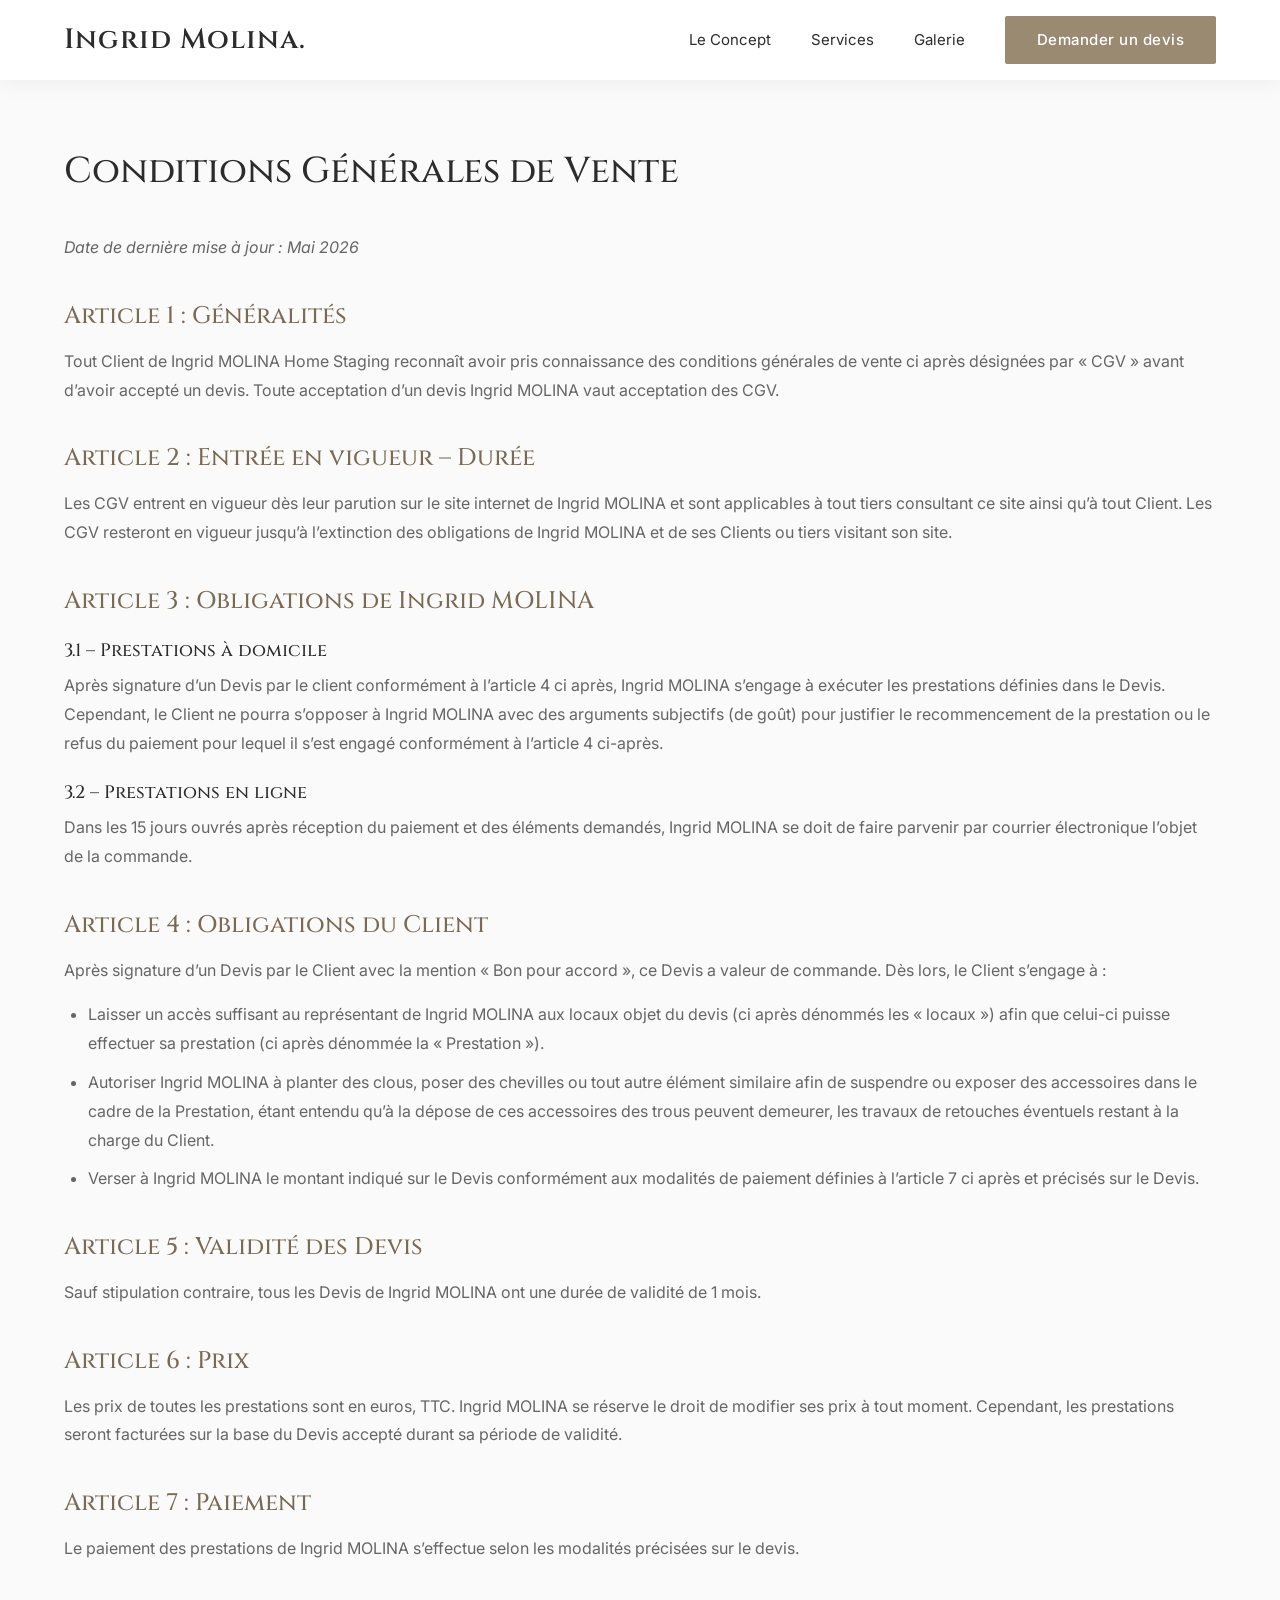
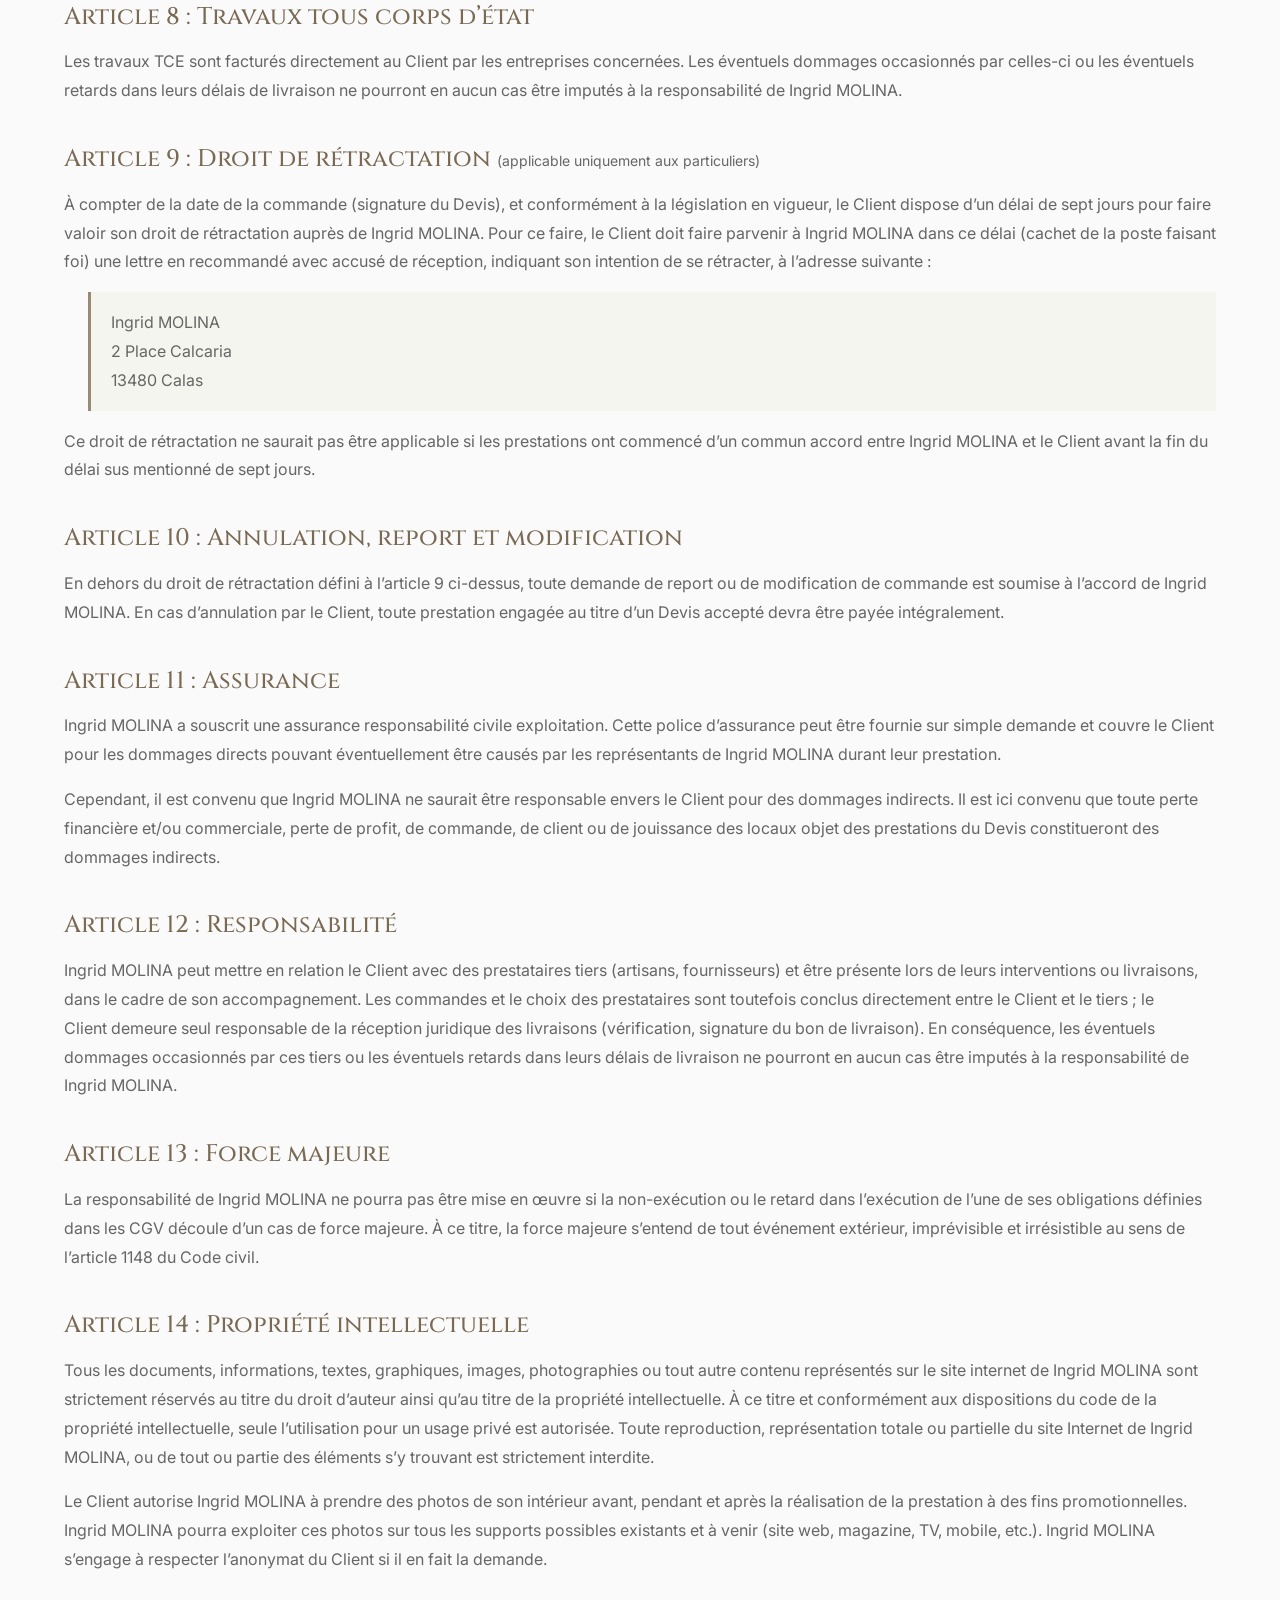
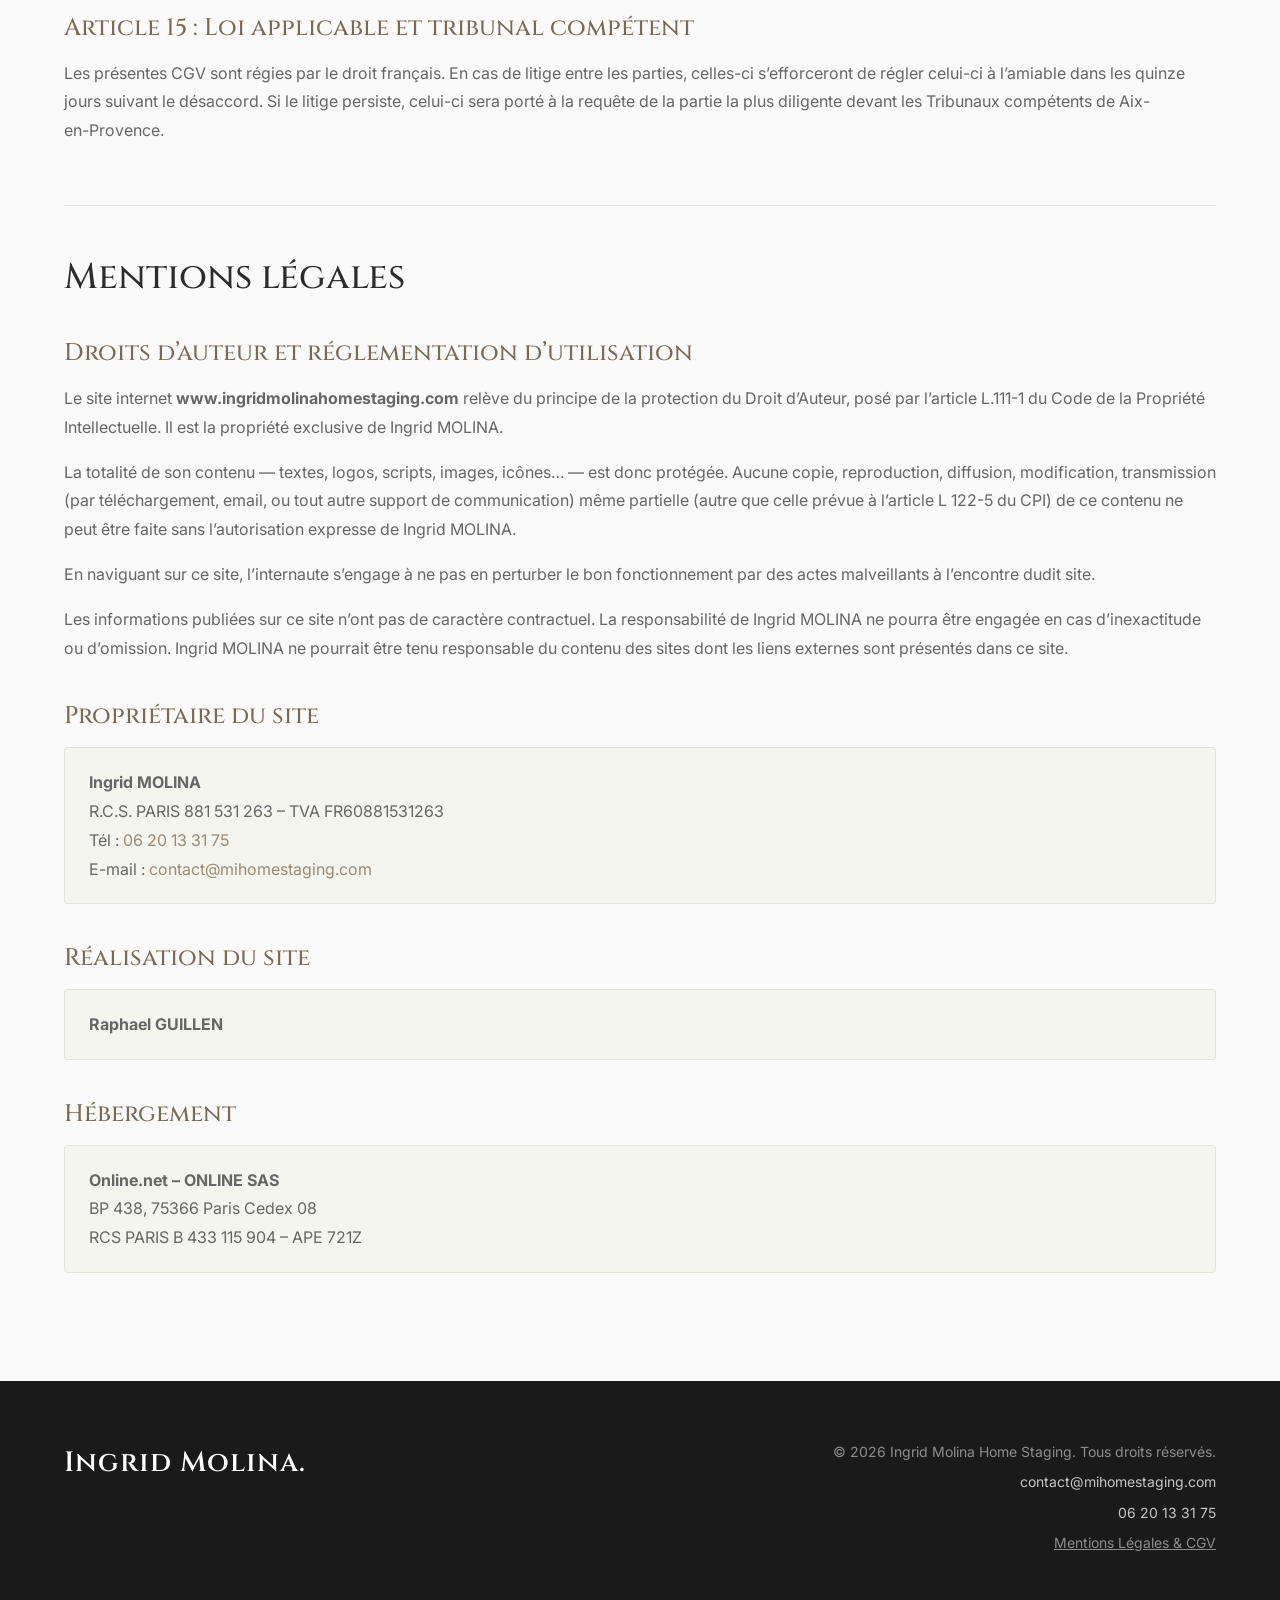
==== commit 48e92c39: "Remet contact@mihomestaging.com comme adresse de contact affichée partout" ====
--- a/cgv.html
+++ b/cgv.html
@@ -199,7 +199,7 @@
             <p><strong>Ingrid MOLINA</strong><br>
             R.C.S. PARIS 881 531 263 – TVA FR60881531263<br>
             Tél&nbsp;: <a href="tel:+33620133175">06 20 13 31 75</a><br>
-            E-mail&nbsp;: <a href="mailto:ingridmolinapro@gmail.com">ingridmolinapro@gmail.com</a></p>
+            E-mail&nbsp;: <a href="mailto:contact@mihomestaging.com">contact@mihomestaging.com</a></p>
         </div>
 
         <h2>Réalisation du site</h2>
@@ -221,7 +221,7 @@
             <div class="logo">Ingrid Molina.</div>
             <div style="display: flex; flex-direction: column; align-items: flex-end; gap: 8px;">
                 <p>&copy; 2026 Ingrid Molina Home Staging. Tous droits réservés.</p>
-                <a href="mailto:ingridmolinapro@gmail.com" style="color: rgba(255,255,255,0.75); font-size: 14px;">ingridmolinapro@gmail.com</a>
+                <a href="mailto:contact@mihomestaging.com" style="color: rgba(255,255,255,0.75); font-size: 14px;">contact@mihomestaging.com</a>
                 <a href="tel:+33620133175" style="color: rgba(255,255,255,0.75); font-size: 14px;">06 20 13 31 75</a>
                 <a href="cgv.html" style="color: rgba(255,255,255,0.5); font-size: 14px; text-decoration: underline;">Mentions Légales & CGV</a>
             </div>
